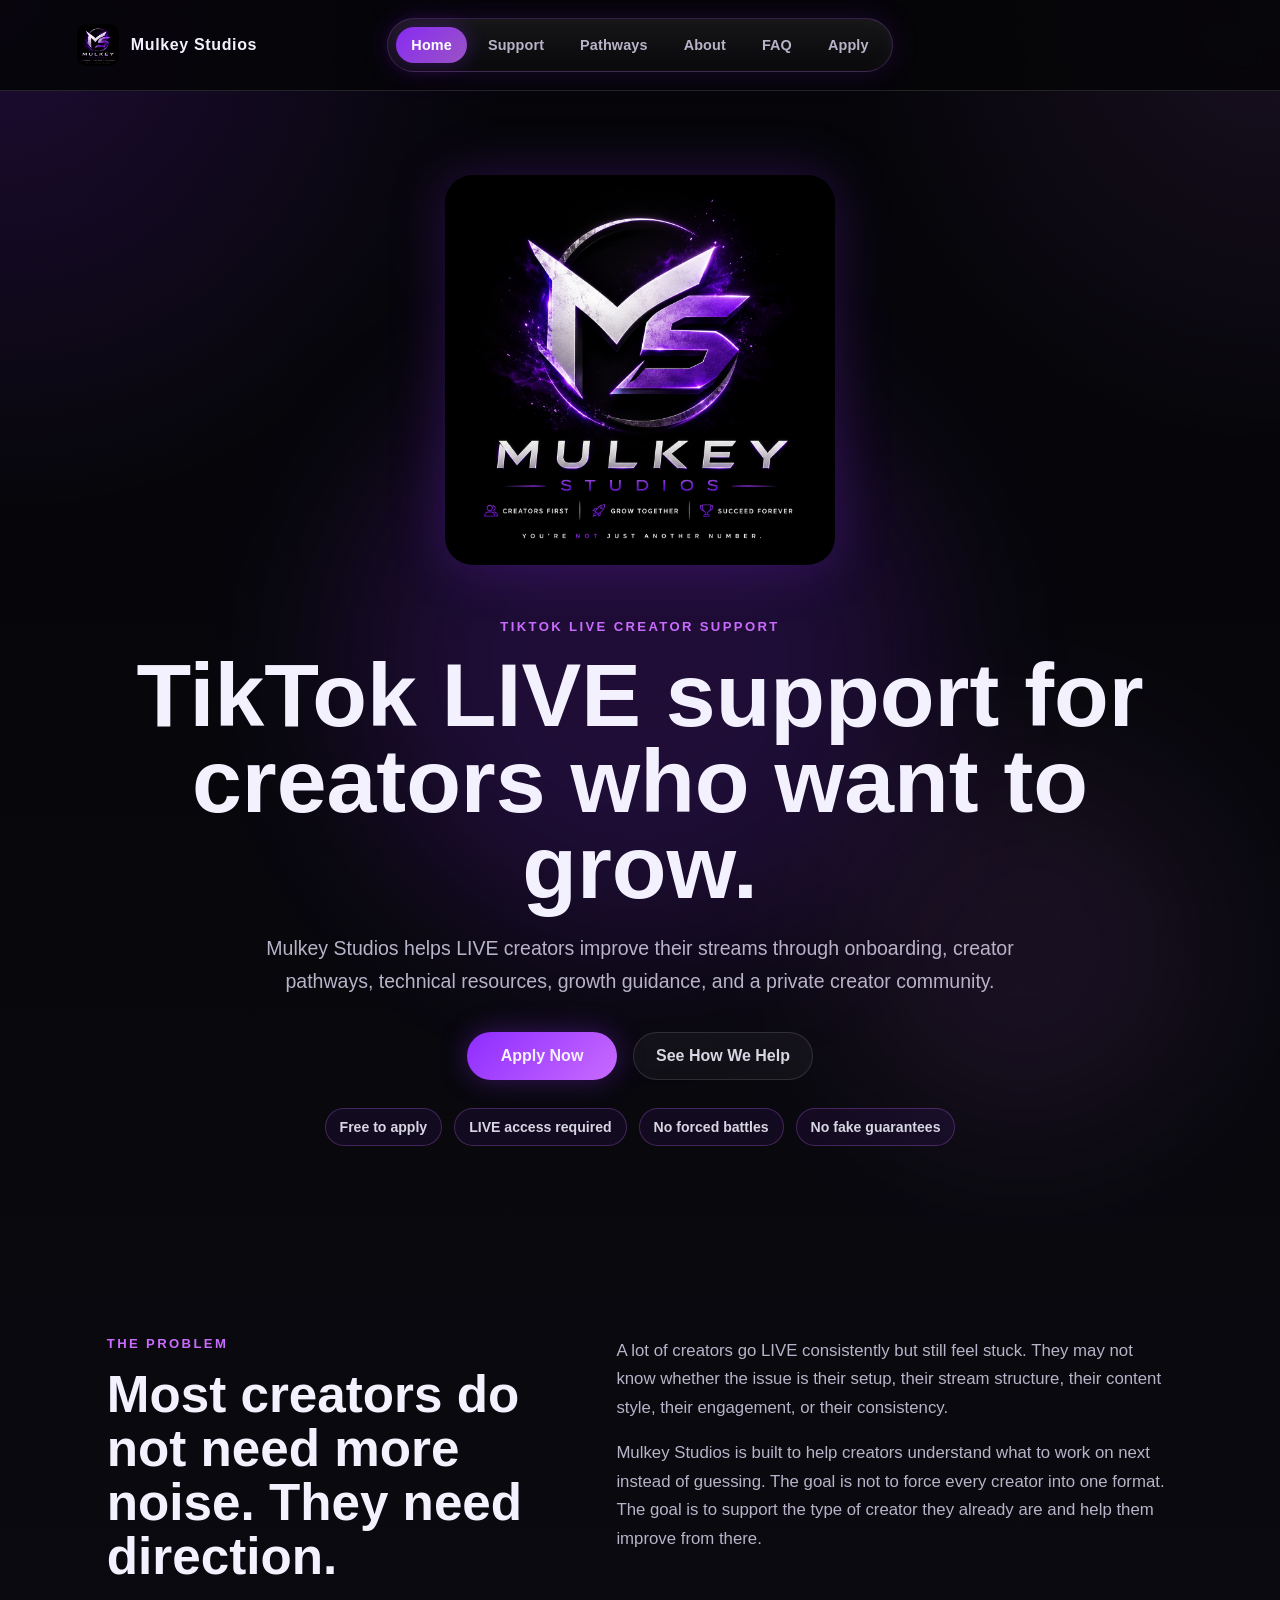
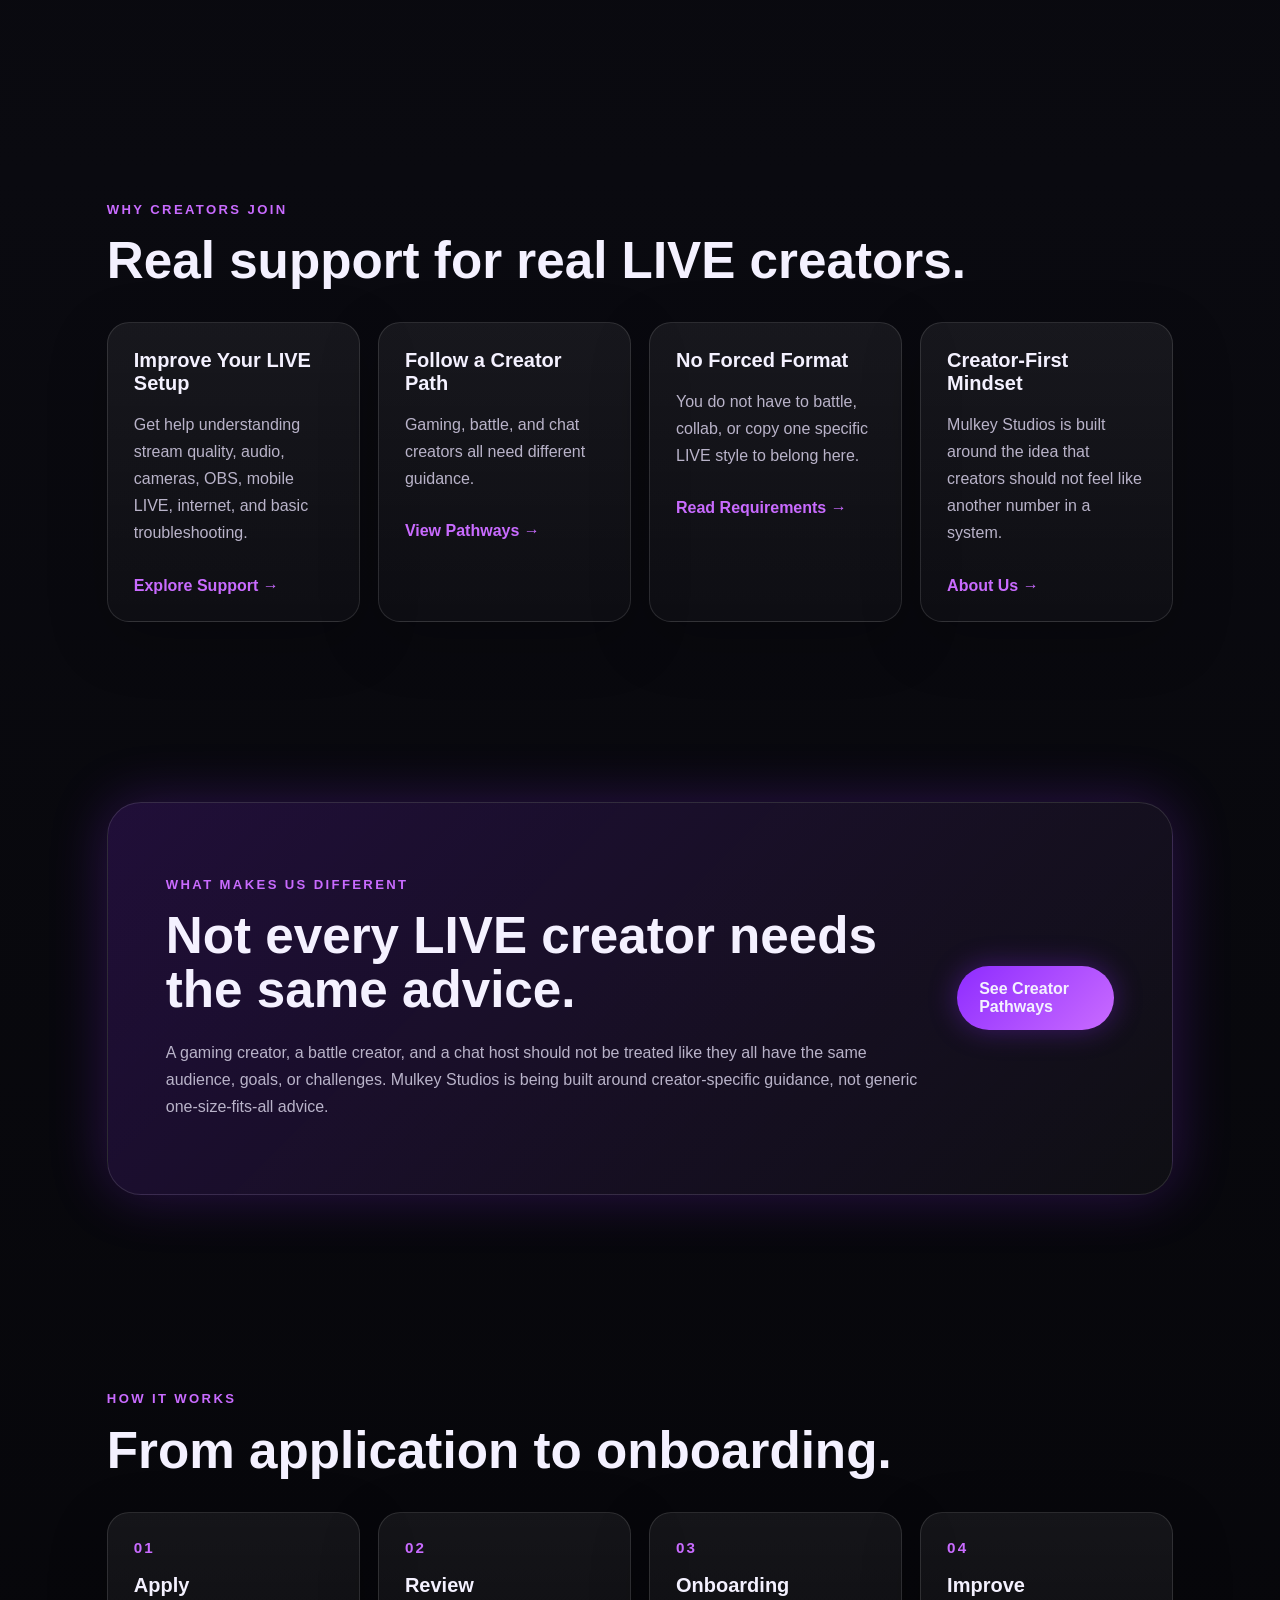
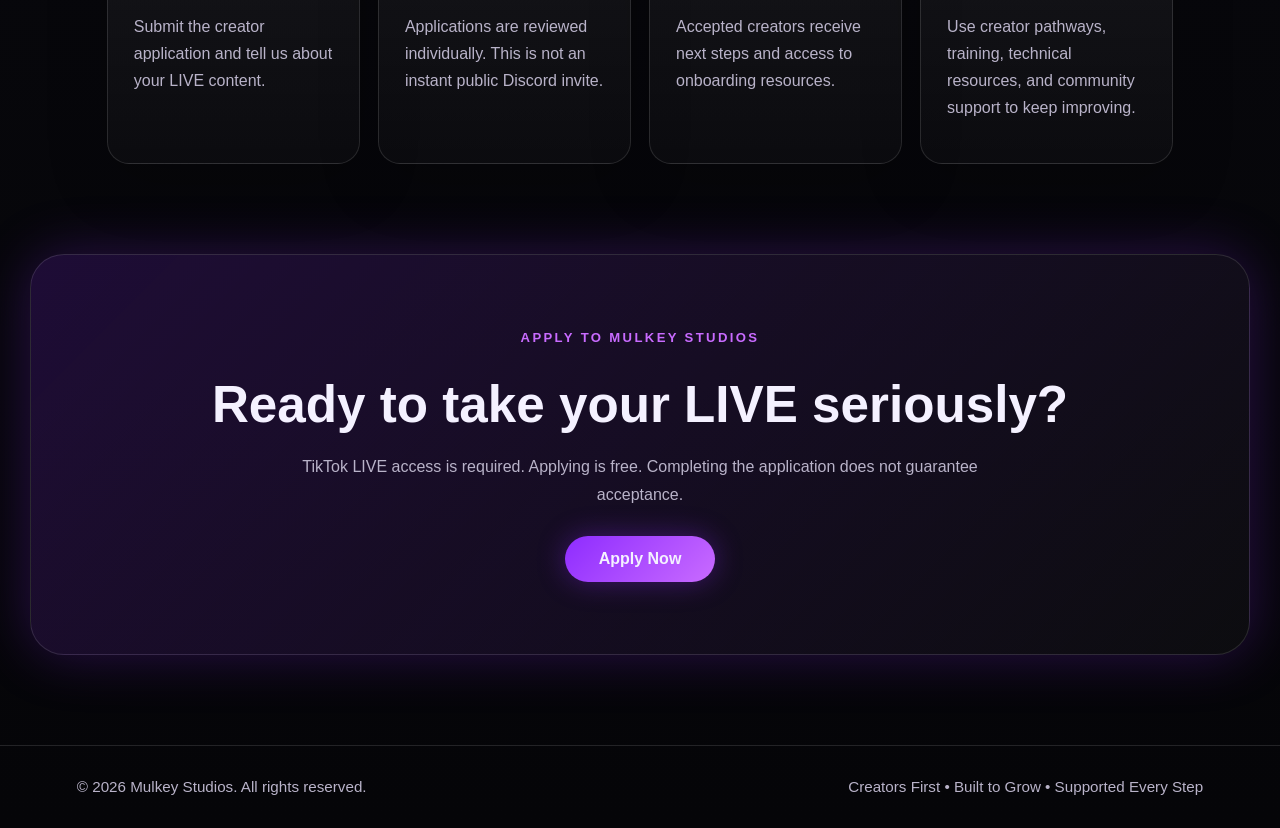
==== index.html @ f61a2d7f "Add files via upload" ====
<!DOCTYPE html>
<html lang="en">
<head>
  <meta charset="UTF-8" />
  <meta name="viewport" content="width=device-width, initial-scale=1.0" />
  <title>Mulkey Studios | TikTok LIVE Creator Support</title>
  <meta name="description" content="Mulkey Studios helps TikTok LIVE creators improve through onboarding, creator pathways, technical resources, growth guidance, and support." />
  <link rel="stylesheet" href="style.css" />
</head>
<body>
  <header class="site-header">
    <a class="brand" href="index.html" aria-label="Mulkey Studios home">
      <img src="mulkey-studios-logo.jpeg" alt="Mulkey Studios logo" />
      <span>Mulkey Studios</span>
    </a>

    <button class="menu-toggle" aria-label="Open menu" aria-expanded="false">
      <span></span>
      <span></span>
      <span></span>
    </button>

    <nav class="nav">
      <a class="active" href="index.html">Home</a>
      <a class="" href="support.html">Support</a>
      <a class="" href="pathways.html">Pathways</a>
      <a class="" href="about.html">About</a>
      <a class="" href="faq.html">FAQ</a>
      <a class="" href="apply.html">Apply</a>
    </nav>
  </header>

  <main id="top">
    <section class="hero">
      <div class="hero-glow hero-glow-one"></div>
      <div class="hero-glow hero-glow-two"></div>

      <div class="hero-content">
        <img class="hero-logo" src="mulkey-studios-logo.jpeg" alt="Mulkey Studios logo" />

        <p class="eyebrow">TikTok LIVE Creator Support</p>
        <h1>TikTok LIVE support for creators who want to grow.</h1>
        <p class="hero-text">
          Mulkey Studios helps LIVE creators improve their streams through onboarding, creator pathways,
          technical resources, growth guidance, and a private creator community.
        </p>

        <div class="hero-actions">
          <a class="btn btn-primary" href="apply.html">Apply Now</a>
          <a class="btn btn-secondary" href="support.html">See How We Help</a>
        </div>

        <div class="trust-row">
          <span>Free to apply</span>
          <span>LIVE access required</span>
          <span>No forced battles</span>
          <span>No fake guarantees</span>
        </div>
      </div>
    </section>

    <section class="section split">
      <div>
        <p class="section-label">The Problem</p>
        <h2>Most creators do not need more noise. They need direction.</h2>
      </div>
      <div class="section-copy">
        <p>
          A lot of creators go LIVE consistently but still feel stuck. They may not know whether the issue is
          their setup, their stream structure, their content style, their engagement, or their consistency.
        </p>
        <p>
          Mulkey Studios is built to help creators understand what to work on next instead of guessing.
          The goal is not to force every creator into one format. The goal is to support the type of creator
          they already are and help them improve from there.
        </p>
      </div>
    </section>

    <section class="section">
      <p class="section-label">Why Creators Join</p>
      <h2>Real support for real LIVE creators.</h2>

      <div class="benefit-grid">
        <a class="benefit-card" href="support.html">
          <h3>Improve Your LIVE Setup</h3>
          <p>Get help understanding stream quality, audio, cameras, OBS, mobile LIVE, internet, and basic troubleshooting.</p>
          <span>Explore Support →</span>
        </a>

        <a class="benefit-card" href="pathways.html">
          <h3>Follow a Creator Path</h3>
          <p>Gaming, battle, and chat creators all need different guidance.</p>
          <span>View Pathways →</span>
        </a>

        <a class="benefit-card" href="faq.html">
          <h3>No Forced Format</h3>
          <p>You do not have to battle, collab, or copy one specific LIVE style to belong here.</p>
          <span>Read Requirements →</span>
        </a>

        <a class="benefit-card" href="about.html">
          <h3>Creator-First Mindset</h3>
          <p>Mulkey Studios is built around the idea that creators should not feel like another number in a system.</p>
          <span>About Us →</span>
        </a>
      </div>
    </section>

    <section class="section highlight-section">
      <div class="highlight-card">
        <div>
          <p class="section-label">What Makes Us Different</p>
          <h2>Not every LIVE creator needs the same advice.</h2>
          <p>
            A gaming creator, a battle creator, and a chat host should not be treated
            like they all have the same audience, goals, or challenges. Mulkey Studios is being built around
            creator-specific guidance, not generic one-size-fits-all advice.
          </p>
        </div>
        <a class="btn btn-primary" href="pathways.html">See Creator Pathways</a>
      </div>
    </section>

    <section class="section process">
      <p class="section-label">How It Works</p>
      <h2>From application to onboarding.</h2>
      <div class="steps">
        <div class="step"><strong>01</strong><h3>Apply</h3><p>Submit the creator application and tell us about your LIVE content.</p></div>
        <div class="step"><strong>02</strong><h3>Review</h3><p>Applications are reviewed individually. This is not an instant public Discord invite.</p></div>
        <div class="step"><strong>03</strong><h3>Onboarding</h3><p>Accepted creators receive next steps and access to onboarding resources.</p></div>
        <div class="step"><strong>04</strong><h3>Improve</h3><p>Use creator pathways, training, technical resources, and community support to keep improving.</p></div>
      </div>
    </section>

    <section class="section cta">
      <p class="section-label">Apply to Mulkey Studios</p>
      <h2>Ready to take your LIVE seriously?</h2>
      <p>
        TikTok LIVE access is required. Applying is free. Completing the application does not guarantee acceptance.
      </p>
      <a class="btn btn-primary" href="apply.html">Apply Now</a>
    </section>
  </main>

  <footer class="site-footer">
    <p>© 2026 Mulkey Studios. All rights reserved.</p>
    <p>Creators First • Built to Grow • Supported Every Step</p>
  </footer>

  <script src="script.js"></script>
</body>
</html>
---- style.css ----
* { box-sizing: border-box; }

:root {
  --bg: #050508;
  --panel: #101018;
  --panel-2: #161622;
  --text: #f4f1ff;
  --muted: #b9b3c9;
  --purple: #8e2cff;
  --purple-2: #c96bff;
  --silver: #d8d6e3;
  --border: rgba(255, 255, 255, 0.12);
  --shadow: 0 0 55px rgba(142, 44, 255, 0.25);
}

html { scroll-behavior: smooth; }

body {
  margin: 0;
  font-family: Arial, Helvetica, sans-serif;
  background:
    radial-gradient(circle at top left, rgba(142, 44, 255, 0.18), transparent 32rem),
    radial-gradient(circle at top right, rgba(201, 107, 255, 0.10), transparent 28rem),
    linear-gradient(180deg, #050508 0%, #0a0a10 44%, #050508 100%);
  color: var(--text);
}

a { color: inherit; text-decoration: none; }

.site-header {
  position: sticky;
  top: 0;
  z-index: 20;
  display: grid;
  grid-template-columns: 1fr auto 1fr;
  align-items: center;
  gap: 18px;
  padding: 18px 6%;
  background: rgba(5, 5, 8, 0.86);
  backdrop-filter: blur(14px);
  border-bottom: 1px solid var(--border);
}

.brand {
  display: flex;
  align-items: center;
  gap: 12px;
  font-weight: 800;
  letter-spacing: 0.04em;
  white-space: nowrap;
}

.brand img {
  width: 42px;
  height: 42px;
  border-radius: 10px;
  object-fit: cover;
}

.nav {
  justify-self: center;
  display: flex;
  align-items: center;
  gap: 6px;
  padding: 8px;
  border: 1px solid rgba(201, 107, 255, 0.24);
  border-radius: 999px;
  background: linear-gradient(180deg, rgba(255, 255, 255, 0.075), rgba(255, 255, 255, 0.025));
  box-shadow: 0 0 30px rgba(142, 44, 255, 0.16), inset 0 0 18px rgba(255, 255, 255, 0.03);
  font-size: 0.9rem;
  color: var(--muted);
}

.nav a {
  position: relative;
  padding: 10px 15px;
  border-radius: 999px;
  font-weight: 800;
  letter-spacing: 0.01em;
  transition: color 0.2s ease, background 0.2s ease, transform 0.2s ease, box-shadow 0.2s ease;
}

.nav a:hover {
  color: var(--text);
  background: rgba(142, 44, 255, 0.16);
  transform: translateY(-1px);
}

.nav a.active {
  color: #fff;
  background: linear-gradient(135deg, rgba(142, 44, 255, 0.95), rgba(201, 107, 255, 0.75));
  box-shadow: 0 0 20px rgba(142, 44, 255, 0.32);
}

.menu-toggle {
  justify-self: end;
  display: none;
  width: 44px;
  height: 44px;
  border: 1px solid var(--border);
  border-radius: 12px;
  background: rgba(255, 255, 255, 0.04);
  cursor: pointer;
  padding: 10px;
}

.menu-toggle span {
  display: block;
  height: 2px;
  width: 100%;
  background: var(--text);
  margin: 5px 0;
  border-radius: 999px;
  transition: transform 0.2s ease, opacity 0.2s ease;
}

.menu-toggle.menu-open span:nth-child(1) { transform: translateY(7px) rotate(45deg); }
.menu-toggle.menu-open span:nth-child(2) { opacity: 0; }
.menu-toggle.menu-open span:nth-child(3) { transform: translateY(-7px) rotate(-45deg); }

.hero, .page-hero {
  position: relative;
  display: grid;
  place-items: center;
  padding: 84px 6%;
  overflow: hidden;
  text-align: center;
}

.hero { min-height: 88vh; }
.page-hero { min-height: 52vh; }

.hero-glow {
  position: absolute;
  border-radius: 50%;
  filter: blur(80px);
  opacity: 0.75;
}

.hero-glow-one {
  width: 36rem;
  height: 36rem;
  background: rgba(142, 44, 255, 0.24);
}

.hero-glow-two {
  width: 24rem;
  height: 24rem;
  right: 5%;
  bottom: 8%;
  background: rgba(201, 107, 255, 0.12);
}

.hero-content, .page-hero > * {
  position: relative;
  max-width: 1040px;
}

.hero-logo {
  width: min(390px, 78vw);
  border-radius: 28px;
  box-shadow: var(--shadow);
  margin-bottom: 34px;
}

.eyebrow, .section-label {
  color: var(--purple-2);
  text-transform: uppercase;
  letter-spacing: 0.18em;
  font-weight: 800;
  font-size: 0.82rem;
}

h1 {
  font-size: clamp(2.5rem, 7vw, 5.9rem);
  line-height: 0.96;
  margin: 12px auto 22px;
  max-width: 1040px;
}

h2 {
  font-size: clamp(2rem, 4vw, 3.7rem);
  line-height: 1.05;
  margin: 10px 0 22px;
}

h3 { margin: 0 0 10px; font-size: 1.25rem; }

p { color: var(--muted); line-height: 1.7; }

.hero-text, .page-hero p {
  font-size: 1.22rem;
  max-width: 820px;
  margin: 0 auto 34px;
}

.hero-actions {
  display: flex;
  justify-content: center;
  gap: 16px;
  flex-wrap: wrap;
}

.btn {
  display: inline-flex;
  align-items: center;
  justify-content: center;
  min-width: 150px;
  padding: 14px 22px;
  border-radius: 999px;
  font-weight: 800;
  transition: transform 0.2s ease, opacity 0.2s ease, box-shadow 0.2s ease;
}

.btn:hover { transform: translateY(-2px); }

.btn-primary {
  background: linear-gradient(135deg, var(--purple), var(--purple-2));
  box-shadow: 0 0 28px rgba(142, 44, 255, 0.35);
}

.btn-secondary {
  border: 1px solid var(--border);
  background: rgba(255, 255, 255, 0.04);
  color: var(--silver);
}

.trust-row {
  display: flex;
  justify-content: center;
  flex-wrap: wrap;
  gap: 12px;
  margin-top: 28px;
}

.trust-row span {
  border: 1px solid rgba(201, 107, 255, 0.28);
  background: rgba(142, 44, 255, 0.08);
  color: var(--silver);
  border-radius: 999px;
  padding: 10px 14px;
  font-size: 0.88rem;
  font-weight: 700;
}

.section {
  padding: 90px 6%;
  max-width: 1220px;
  margin: 0 auto;
}

.split {
  display: grid;
  grid-template-columns: 0.9fr 1.1fr;
  gap: 54px;
  align-items: start;
}

.reverse {
  direction: rtl;
}

.reverse > * {
  direction: ltr;
}

.section-copy { font-size: 1.05rem; }

.notice {
  border-left: 3px solid var(--purple-2);
  padding: 16px 18px;
  background: rgba(142, 44, 255, 0.08);
  border-radius: 14px;
}

.benefit-grid, .cards, .pathway-grid, .steps, .requirements-grid, .leaders {
  display: grid;
  gap: 18px;
  margin-top: 34px;
}

.benefit-grid { grid-template-columns: repeat(4, 1fr); }
.cards { grid-template-columns: repeat(4, 1fr); }
.cards-three { grid-template-columns: repeat(3, 1fr); }
.cards-four { grid-template-columns: repeat(4, 1fr); }
.pathway-grid { grid-template-columns: repeat(3, 1fr); }

.pathways-three {
  grid-template-columns: repeat(3, 1fr);
}

.pathways-three article {
  min-height: 100%;
}

.steps { grid-template-columns: repeat(4, 1fr); }
.requirements-grid { grid-template-columns: 1fr 1fr; }
.leaders { grid-template-columns: minmax(220px, 1fr); max-width: 760px; }

.card, .step, .leader, .pathway-grid article, .requirement-list, details, .benefit-card {
  background: linear-gradient(180deg, rgba(255,255,255,0.058), rgba(255,255,255,0.024));
  border: 1px solid var(--border);
  border-radius: 22px;
  padding: 26px;
  box-shadow: 0 18px 60px rgba(0,0,0,0.22);
}

.benefit-card {
  display: block;
  transition: transform 0.2s ease, border-color 0.2s ease;
}

.benefit-card:hover, .card:hover, .step:hover, .pathway-grid article:hover {
  border-color: rgba(201, 107, 255, 0.45);
  transform: translateY(-2px);
}

.benefit-card span {
  display: inline-block;
  color: var(--purple-2);
  font-weight: 800;
  margin-top: 14px;
}

.highlight-card, .cta {
  background: linear-gradient(135deg, rgba(142, 44, 255, 0.18), rgba(255, 255, 255, 0.03));
  border: 1px solid var(--border);
  border-radius: 34px;
  box-shadow: var(--shadow);
}

.highlight-card {
  display: flex;
  justify-content: space-between;
  align-items: center;
  gap: 28px;
  padding: clamp(32px, 5vw, 58px);
}

.highlight-card p {
  max-width: 820px;
}

.step strong {
  display: inline-block;
  color: var(--purple-2);
  margin-bottom: 18px;
  font-size: 0.95rem;
  letter-spacing: 0.14em;
}

.pathway-grid article ul,
.requirement-list ul {
  margin: 18px 0 0;
  padding-left: 20px;
}

.pathway-grid article li,
.requirement-list li {
  color: var(--muted);
  margin: 10px 0;
  line-height: 1.55;
}

.leader p { margin-bottom: 8px; }
.leader span { color: var(--muted); line-height: 1.6; }

.faq-list {
  display: grid;
  gap: 14px;
  margin-top: 34px;
}

details {
  padding: 0;
  overflow: hidden;
}

summary {
  list-style: none;
  cursor: pointer;
  padding: 22px 26px;
  font-weight: 800;
}

summary::-webkit-details-marker { display: none; }

details p {
  padding: 0 26px 22px;
  margin: 0;
}

.cta {
  text-align: center;
  padding: clamp(36px, 6vw, 72px);
  margin-bottom: 90px;
}

.cta p {
  max-width: 760px;
  margin: 0 auto 28px;
}

.site-footer {
  display: flex;
  justify-content: space-between;
  gap: 20px;
  padding: 28px 6%;
  border-top: 1px solid var(--border);
  color: var(--muted);
  flex-wrap: wrap;
}

.site-footer p { margin: 0; font-size: 0.95rem; }

@media (max-width: 1180px) {
  .benefit-grid, .cards, .cards-three, .cards-four, .pathway-grid, .steps {
    grid-template-columns: repeat(2, 1fr);
  }

  .nav {
    gap: 4px;
    font-size: 0.84rem;
  }

  .nav a {
    padding: 9px 11px;
  }
}

@media (max-width: 900px) {
  .site-header {
    grid-template-columns: 1fr auto;
    align-items: center;
    gap: 16px;
  }

  .menu-toggle { display: block; }

  .nav {
    position: absolute;
    top: 100%;
    left: 6%;
    right: 6%;
    justify-self: auto;
    display: none;
    flex-direction: column;
    align-items: stretch;
    gap: 0;
    padding: 12px;
    background: rgba(10, 10, 16, 0.96);
    border: 1px solid var(--border);
    border-radius: 18px;
    box-shadow: var(--shadow);
  }

  .nav.nav-open { display: flex; }

  .nav a {
    padding: 14px 12px;
    border-radius: 12px;
  }

  .nav a:hover {
    background: rgba(255, 255, 255, 0.06);
  }

  .split,
  .benefit-grid,
  .cards,
  .cards-three,
  .cards-four,
  .pathway-grid,
  .steps,
  .leaders,
  .requirements-grid {
    grid-template-columns: 1fr;
  }

  .highlight-card {
    flex-direction: column;
    align-items: flex-start;
  }

  .hero {
    min-height: auto;
    padding-top: 56px;
  }

  .page-hero {
    min-height: auto;
    padding-top: 64px;
  }

  .section { padding: 64px 6%; }

  .brand span { font-size: 0.95rem; }
}
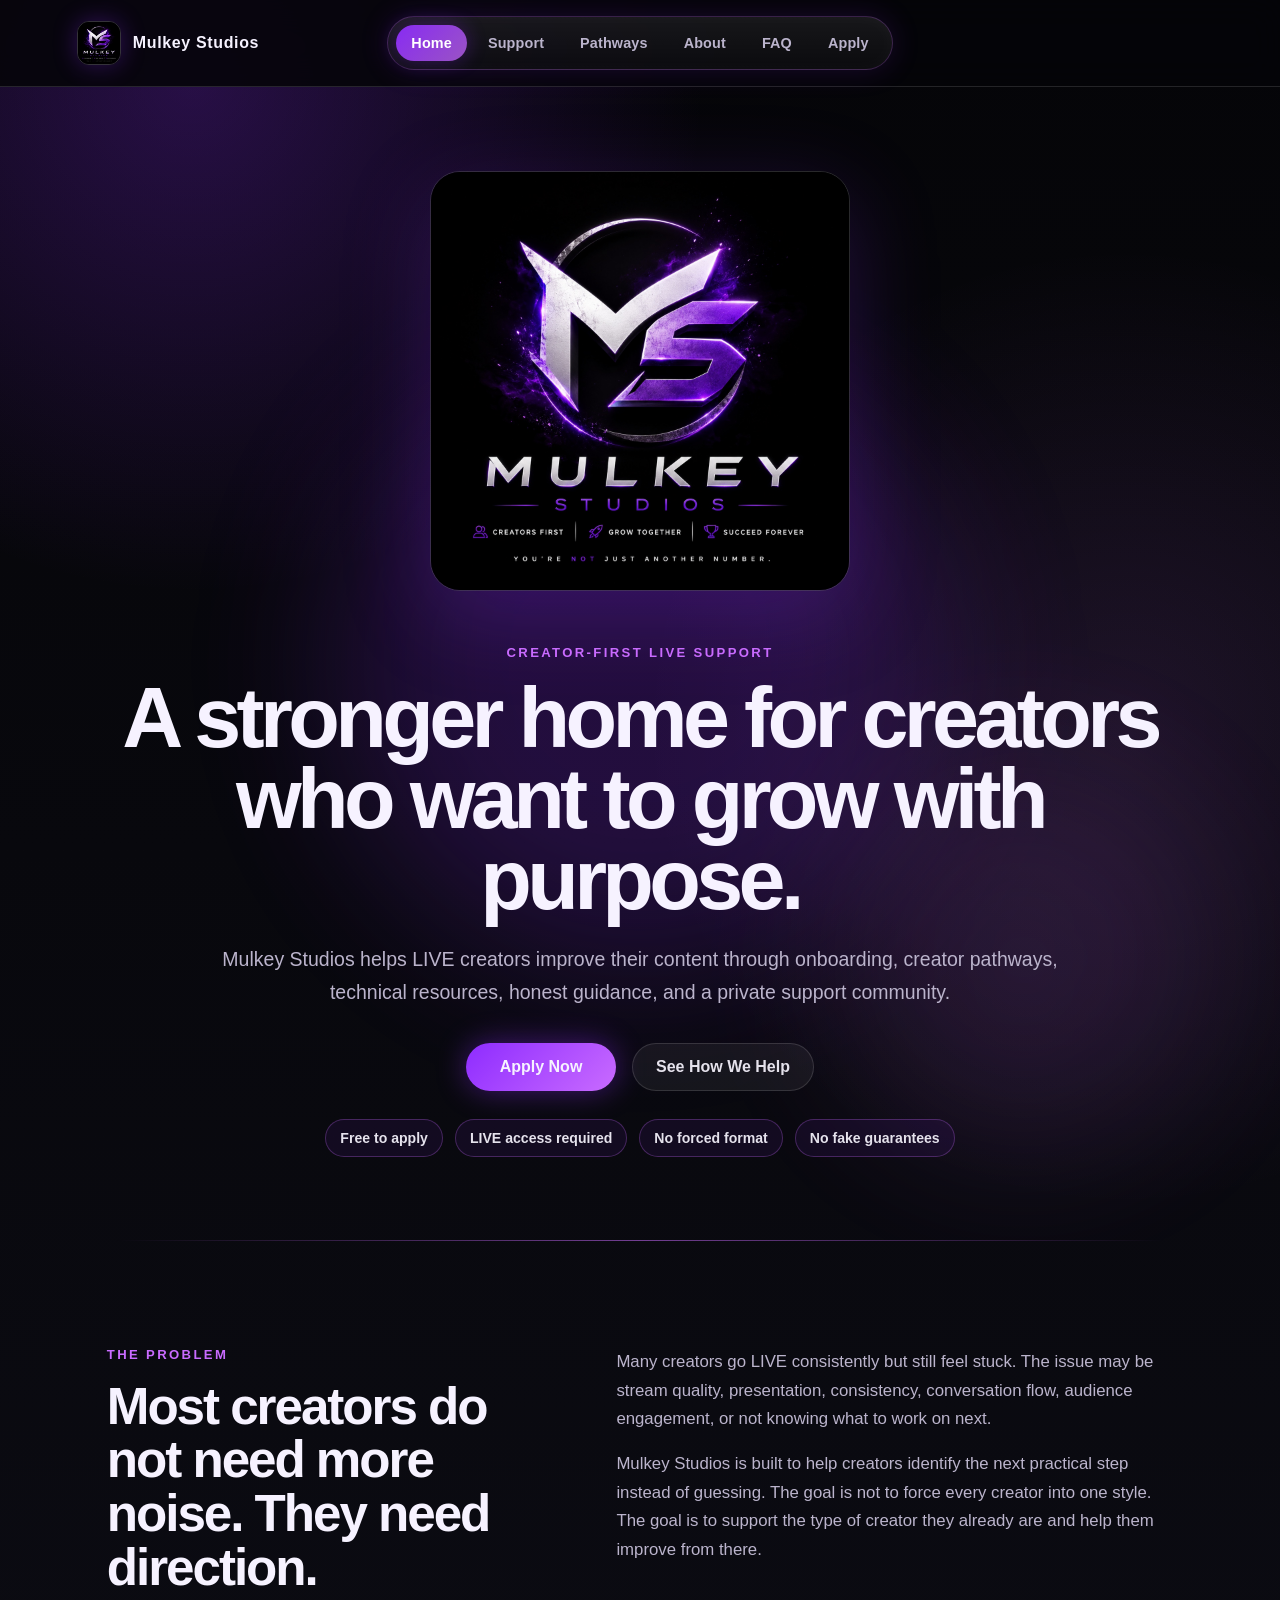
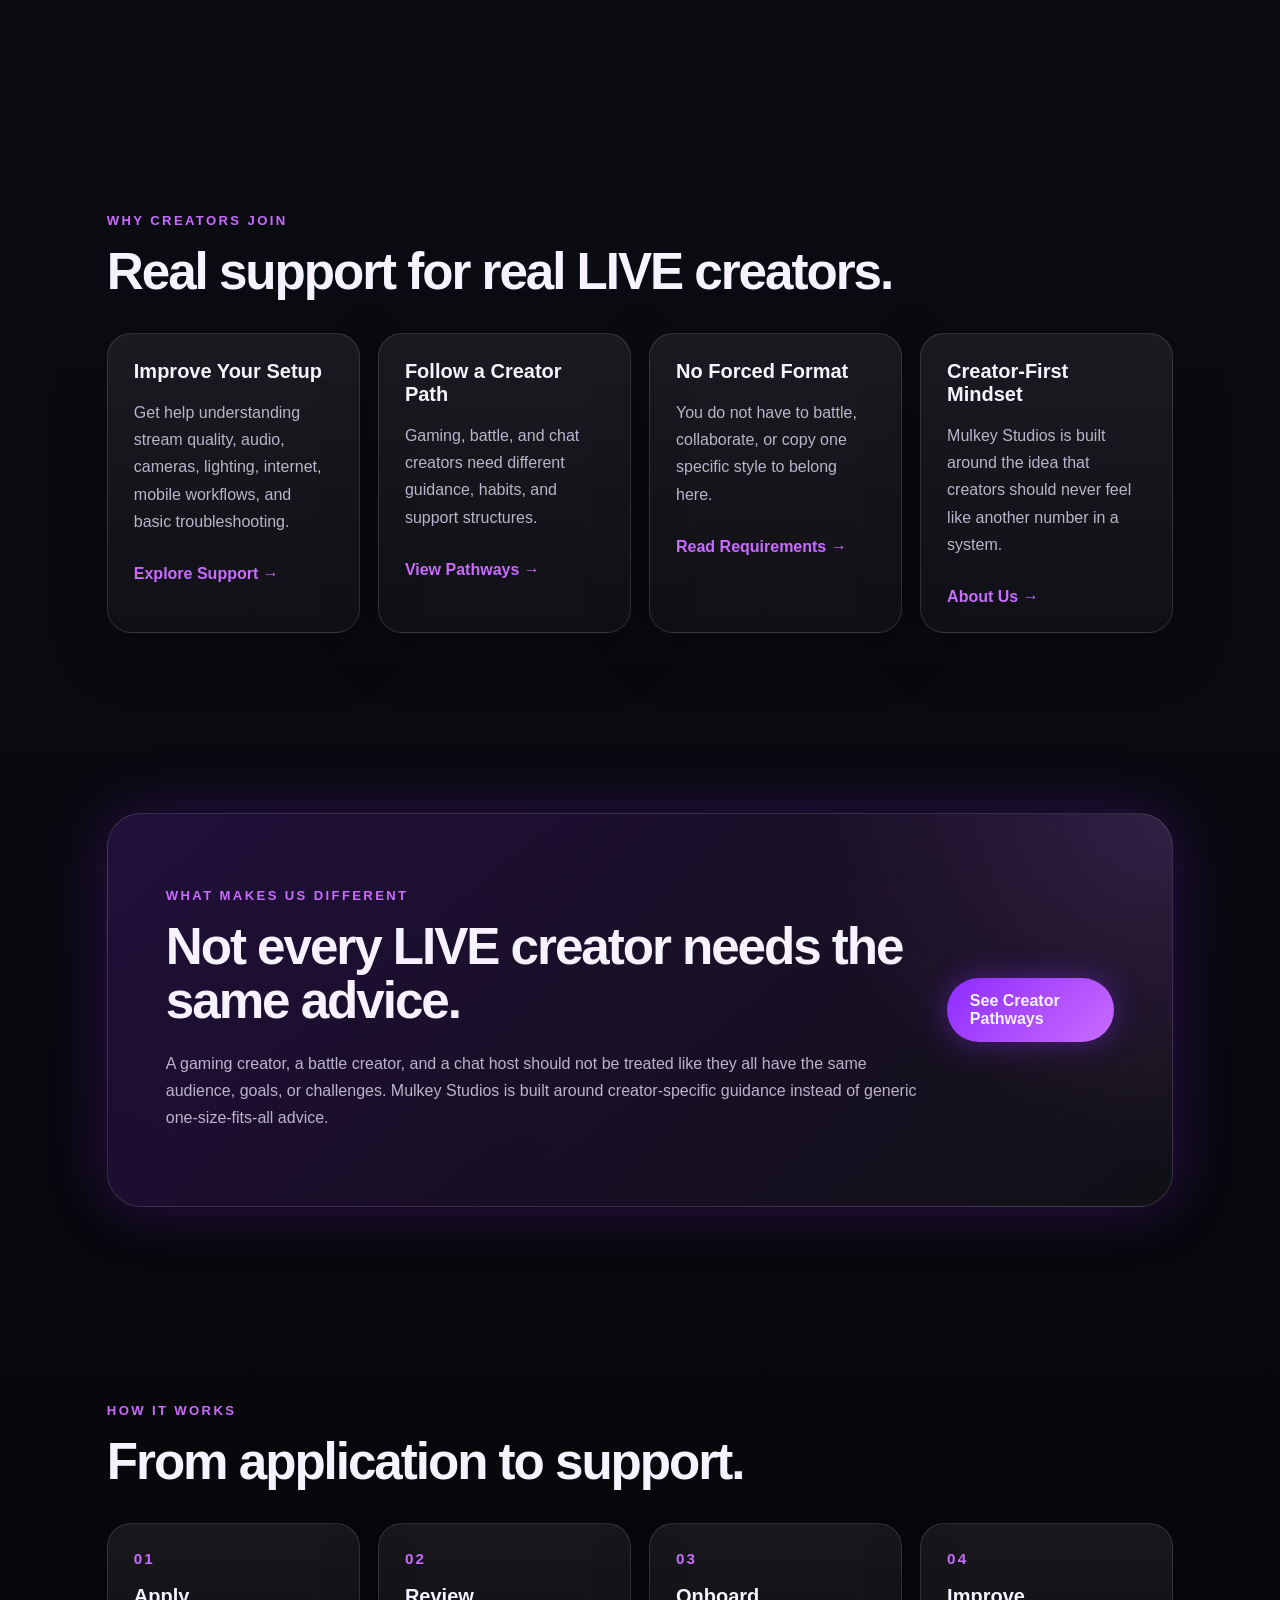
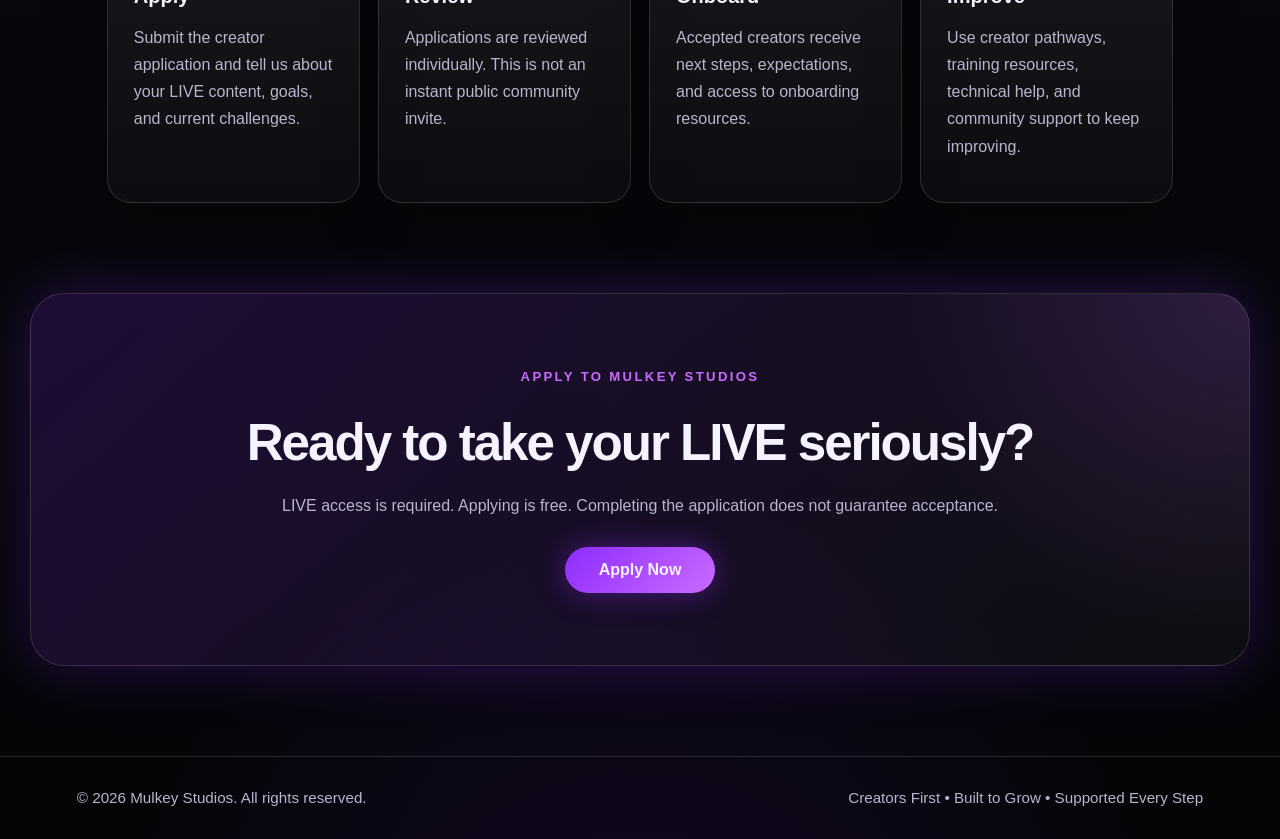
==== commit dabd5c01: "Add files via upload" ====
--- a/index.html
+++ b/index.html
@@ -3,8 +3,8 @@
 <head>
   <meta charset="UTF-8" />
   <meta name="viewport" content="width=device-width, initial-scale=1.0" />
-  <title>Mulkey Studios | TikTok LIVE Creator Support</title>
-  <meta name="description" content="Mulkey Studios helps TikTok LIVE creators improve through onboarding, creator pathways, technical resources, growth guidance, and support." />
+  <title>Mulkey Studios | LIVE Creator Support</title>
+  <meta name="description" content="Mulkey Studios helps LIVE creators improve through onboarding, creator pathways, technical resources, growth guidance, and creator-first support." />
   <link rel="stylesheet" href="style.css" />
 </head>
 <body>
@@ -22,11 +22,11 @@
 
     <nav class="nav">
       <a class="active" href="index.html">Home</a>
-      <a class="" href="support.html">Support</a>
-      <a class="" href="pathways.html">Pathways</a>
-      <a class="" href="about.html">About</a>
-      <a class="" href="faq.html">FAQ</a>
-      <a class="" href="apply.html">Apply</a>
+      <a href="support.html">Support</a>
+      <a href="pathways.html">Pathways</a>
+      <a href="about.html">About</a>
+      <a href="faq.html">FAQ</a>
+      <a href="apply.html">Apply</a>
     </nav>
   </header>
 
@@ -38,11 +38,11 @@
       <div class="hero-content">
         <img class="hero-logo" src="mulkey-studios-logo.jpeg" alt="Mulkey Studios logo" />
 
-        <p class="eyebrow">TikTok LIVE Creator Support</p>
-        <h1>TikTok LIVE support for creators who want to grow.</h1>
+        <p class="eyebrow">Creator-first LIVE support</p>
+        <h1>A stronger home for creators who want to grow with purpose.</h1>
         <p class="hero-text">
-          Mulkey Studios helps LIVE creators improve their streams through onboarding, creator pathways,
-          technical resources, growth guidance, and a private creator community.
+          Mulkey Studios helps LIVE creators improve their content through onboarding, creator pathways,
+          technical resources, honest guidance, and a private support community.
         </p>
 
         <div class="hero-actions">
@@ -50,10 +50,10 @@
           <a class="btn btn-secondary" href="support.html">See How We Help</a>
         </div>
 
-        <div class="trust-row">
+        <div class="trust-row" aria-label="Mulkey Studios highlights">
           <span>Free to apply</span>
           <span>LIVE access required</span>
-          <span>No forced battles</span>
+          <span>No forced format</span>
           <span>No fake guarantees</span>
         </div>
       </div>
@@ -66,12 +66,12 @@
       </div>
       <div class="section-copy">
         <p>
-          A lot of creators go LIVE consistently but still feel stuck. They may not know whether the issue is
-          their setup, their stream structure, their content style, their engagement, or their consistency.
+          Many creators go LIVE consistently but still feel stuck. The issue may be stream quality,
+          presentation, consistency, conversation flow, audience engagement, or not knowing what to work on next.
         </p>
         <p>
-          Mulkey Studios is built to help creators understand what to work on next instead of guessing.
-          The goal is not to force every creator into one format. The goal is to support the type of creator
+          Mulkey Studios is built to help creators identify the next practical step instead of guessing.
+          The goal is not to force every creator into one style. The goal is to support the type of creator
           they already are and help them improve from there.
         </p>
       </div>
@@ -83,26 +83,26 @@
 
       <div class="benefit-grid">
         <a class="benefit-card" href="support.html">
-          <h3>Improve Your LIVE Setup</h3>
-          <p>Get help understanding stream quality, audio, cameras, OBS, mobile LIVE, internet, and basic troubleshooting.</p>
+          <h3>Improve Your Setup</h3>
+          <p>Get help understanding stream quality, audio, cameras, lighting, internet, mobile workflows, and basic troubleshooting.</p>
           <span>Explore Support →</span>
         </a>
 
         <a class="benefit-card" href="pathways.html">
           <h3>Follow a Creator Path</h3>
-          <p>Gaming, battle, and chat creators all need different guidance.</p>
+          <p>Gaming, battle, and chat creators need different guidance, habits, and support structures.</p>
           <span>View Pathways →</span>
         </a>
 
         <a class="benefit-card" href="faq.html">
           <h3>No Forced Format</h3>
-          <p>You do not have to battle, collab, or copy one specific LIVE style to belong here.</p>
+          <p>You do not have to battle, collaborate, or copy one specific style to belong here.</p>
           <span>Read Requirements →</span>
         </a>
 
         <a class="benefit-card" href="about.html">
           <h3>Creator-First Mindset</h3>
-          <p>Mulkey Studios is built around the idea that creators should not feel like another number in a system.</p>
+          <p>Mulkey Studios is built around the idea that creators should never feel like another number in a system.</p>
           <span>About Us →</span>
         </a>
       </div>
@@ -114,9 +114,9 @@
           <p class="section-label">What Makes Us Different</p>
           <h2>Not every LIVE creator needs the same advice.</h2>
           <p>
-            A gaming creator, a battle creator, and a chat host should not be treated
-            like they all have the same audience, goals, or challenges. Mulkey Studios is being built around
-            creator-specific guidance, not generic one-size-fits-all advice.
+            A gaming creator, a battle creator, and a chat host should not be treated like they all have the same
+            audience, goals, or challenges. Mulkey Studios is built around creator-specific guidance instead of
+            generic one-size-fits-all advice.
           </p>
         </div>
         <a class="btn btn-primary" href="pathways.html">See Creator Pathways</a>
@@ -125,12 +125,12 @@
 
     <section class="section process">
       <p class="section-label">How It Works</p>
-      <h2>From application to onboarding.</h2>
+      <h2>From application to support.</h2>
       <div class="steps">
-        <div class="step"><strong>01</strong><h3>Apply</h3><p>Submit the creator application and tell us about your LIVE content.</p></div>
-        <div class="step"><strong>02</strong><h3>Review</h3><p>Applications are reviewed individually. This is not an instant public Discord invite.</p></div>
-        <div class="step"><strong>03</strong><h3>Onboarding</h3><p>Accepted creators receive next steps and access to onboarding resources.</p></div>
-        <div class="step"><strong>04</strong><h3>Improve</h3><p>Use creator pathways, training, technical resources, and community support to keep improving.</p></div>
+        <div class="step"><strong>01</strong><h3>Apply</h3><p>Submit the creator application and tell us about your LIVE content, goals, and current challenges.</p></div>
+        <div class="step"><strong>02</strong><h3>Review</h3><p>Applications are reviewed individually. This is not an instant public community invite.</p></div>
+        <div class="step"><strong>03</strong><h3>Onboard</h3><p>Accepted creators receive next steps, expectations, and access to onboarding resources.</p></div>
+        <div class="step"><strong>04</strong><h3>Improve</h3><p>Use creator pathways, training resources, technical help, and community support to keep improving.</p></div>
       </div>
     </section>
 
@@ -138,7 +138,7 @@
       <p class="section-label">Apply to Mulkey Studios</p>
       <h2>Ready to take your LIVE seriously?</h2>
       <p>
-        TikTok LIVE access is required. Applying is free. Completing the application does not guarantee acceptance.
+        LIVE access is required. Applying is free. Completing the application does not guarantee acceptance.
       </p>
       <a class="btn btn-primary" href="apply.html">Apply Now</a>
     </section>
--- a/style.css
+++ b/style.css
@@ -2,15 +2,20 @@
 
 :root {
   --bg: #050508;
-  --panel: #101018;
-  --panel-2: #161622;
-  --text: #f4f1ff;
-  --muted: #b9b3c9;
+  --bg-soft: #0b0b12;
+  --panel: rgba(16, 16, 24, 0.82);
+  --panel-2: rgba(22, 22, 34, 0.86);
+  --text: #f6f2ff;
+  --muted: #bbb4cc;
+  --muted-2: #8f879d;
   --purple: #8e2cff;
   --purple-2: #c96bff;
-  --silver: #d8d6e3;
-  --border: rgba(255, 255, 255, 0.12);
-  --shadow: 0 0 55px rgba(142, 44, 255, 0.25);
+  --purple-3: #5b19ba;
+  --silver: #e5e2ec;
+  --border: rgba(255, 255, 255, 0.13);
+  --border-strong: rgba(201, 107, 255, 0.38);
+  --shadow: 0 0 60px rgba(142, 44, 255, 0.25);
+  --shadow-strong: 0 24px 90px rgba(142, 44, 255, 0.22);
 }
 
 html { scroll-behavior: smooth; }
@@ -19,10 +24,25 @@
   margin: 0;
   font-family: Arial, Helvetica, sans-serif;
   background:
-    radial-gradient(circle at top left, rgba(142, 44, 255, 0.18), transparent 32rem),
-    radial-gradient(circle at top right, rgba(201, 107, 255, 0.10), transparent 28rem),
-    linear-gradient(180deg, #050508 0%, #0a0a10 44%, #050508 100%);
+    radial-gradient(circle at 15% 2%, rgba(142, 44, 255, 0.25), transparent 32rem),
+    radial-gradient(circle at 88% 18%, rgba(201, 107, 255, 0.12), transparent 30rem),
+    radial-gradient(circle at 50% 105%, rgba(91, 25, 186, 0.18), transparent 34rem),
+    linear-gradient(180deg, #050508 0%, #0b0b12 42%, #050508 100%);
   color: var(--text);
+  min-height: 100vh;
+}
+
+body::before {
+  content: "";
+  position: fixed;
+  inset: 0;
+  pointer-events: none;
+  background-image:
+    linear-gradient(rgba(255,255,255,0.035) 1px, transparent 1px),
+    linear-gradient(90deg, rgba(255,255,255,0.025) 1px, transparent 1px);
+  background-size: 58px 58px;
+  mask-image: radial-gradient(circle at center, black, transparent 78%);
+  opacity: 0.28;
 }
 
 a { color: inherit; text-decoration: none; }
@@ -35,9 +55,9 @@
   grid-template-columns: 1fr auto 1fr;
   align-items: center;
   gap: 18px;
-  padding: 18px 6%;
-  background: rgba(5, 5, 8, 0.86);
-  backdrop-filter: blur(14px);
+  padding: 16px 6%;
+  background: rgba(5, 5, 8, 0.88);
+  backdrop-filter: blur(16px);
   border-bottom: 1px solid var(--border);
 }
 
@@ -45,16 +65,18 @@
   display: flex;
   align-items: center;
   gap: 12px;
-  font-weight: 800;
+  font-weight: 900;
   letter-spacing: 0.04em;
   white-space: nowrap;
 }
 
 .brand img {
-  width: 42px;
-  height: 42px;
-  border-radius: 10px;
+  width: 44px;
+  height: 44px;
+  border-radius: 12px;
   object-fit: cover;
+  border: 1px solid rgba(255,255,255,0.18);
+  box-shadow: 0 0 24px rgba(142, 44, 255, 0.30);
 }
 
 .nav {
@@ -65,7 +87,7 @@
   padding: 8px;
   border: 1px solid rgba(201, 107, 255, 0.24);
   border-radius: 999px;
-  background: linear-gradient(180deg, rgba(255, 255, 255, 0.075), rgba(255, 255, 255, 0.025));
+  background: linear-gradient(180deg, rgba(255, 255, 255, 0.08), rgba(255, 255, 255, 0.03));
   box-shadow: 0 0 30px rgba(142, 44, 255, 0.16), inset 0 0 18px rgba(255, 255, 255, 0.03);
   font-size: 0.9rem;
   color: var(--muted);
@@ -130,17 +152,28 @@
 .hero { min-height: 88vh; }
 .page-hero { min-height: 52vh; }
 
+.hero::after, .page-hero::after {
+  content: "";
+  position: absolute;
+  left: 50%;
+  bottom: 0;
+  width: min(1050px, 88vw);
+  height: 1px;
+  transform: translateX(-50%);
+  background: linear-gradient(90deg, transparent, rgba(201, 107, 255, 0.55), transparent);
+}
+
 .hero-glow {
   position: absolute;
   border-radius: 50%;
-  filter: blur(80px);
-  opacity: 0.75;
+  filter: blur(82px);
+  opacity: 0.8;
 }
 
 .hero-glow-one {
-  width: 36rem;
-  height: 36rem;
-  background: rgba(142, 44, 255, 0.24);
+  width: 38rem;
+  height: 38rem;
+  background: rgba(142, 44, 255, 0.26);
 }
 
 .hero-glow-two {
@@ -148,18 +181,19 @@
   height: 24rem;
   right: 5%;
   bottom: 8%;
-  background: rgba(201, 107, 255, 0.12);
+  background: rgba(201, 107, 255, 0.14);
 }
 
 .hero-content, .page-hero > * {
   position: relative;
-  max-width: 1040px;
+  max-width: 1060px;
 }
 
 .hero-logo {
-  width: min(390px, 78vw);
-  border-radius: 28px;
-  box-shadow: var(--shadow);
+  width: min(420px, 82vw);
+  border-radius: 30px;
+  border: 1px solid rgba(255,255,255,0.14);
+  box-shadow: var(--shadow-strong);
   margin-bottom: 34px;
 }
 
@@ -167,21 +201,23 @@
   color: var(--purple-2);
   text-transform: uppercase;
   letter-spacing: 0.18em;
-  font-weight: 800;
+  font-weight: 900;
   font-size: 0.82rem;
 }
 
 h1 {
-  font-size: clamp(2.5rem, 7vw, 5.9rem);
+  font-size: clamp(2.45rem, 6.6vw, 5.8rem);
   line-height: 0.96;
   margin: 12px auto 22px;
-  max-width: 1040px;
+  max-width: 1080px;
+  letter-spacing: -0.055em;
 }
 
 h2 {
   font-size: clamp(2rem, 4vw, 3.7rem);
   line-height: 1.05;
   margin: 10px 0 22px;
+  letter-spacing: -0.04em;
 }
 
 h3 { margin: 0 0 10px; font-size: 1.25rem; }
@@ -190,7 +226,7 @@
 
 .hero-text, .page-hero p {
   font-size: 1.22rem;
-  max-width: 820px;
+  max-width: 850px;
   margin: 0 auto 34px;
 }
 
@@ -206,9 +242,9 @@
   align-items: center;
   justify-content: center;
   min-width: 150px;
-  padding: 14px 22px;
+  padding: 14px 23px;
   border-radius: 999px;
-  font-weight: 800;
+  font-weight: 900;
   transition: transform 0.2s ease, opacity 0.2s ease, box-shadow 0.2s ease;
 }
 
@@ -216,12 +252,12 @@
 
 .btn-primary {
   background: linear-gradient(135deg, var(--purple), var(--purple-2));
-  box-shadow: 0 0 28px rgba(142, 44, 255, 0.35);
+  box-shadow: 0 0 30px rgba(142, 44, 255, 0.42);
 }
 
 .btn-secondary {
   border: 1px solid var(--border);
-  background: rgba(255, 255, 255, 0.04);
+  background: rgba(255, 255, 255, 0.055);
   color: var(--silver);
 }
 
@@ -240,7 +276,7 @@
   border-radius: 999px;
   padding: 10px 14px;
   font-size: 0.88rem;
-  font-weight: 700;
+  font-weight: 800;
 }
 
 .section {
@@ -256,14 +292,8 @@
   align-items: start;
 }
 
-.reverse {
-  direction: rtl;
-}
-
-.reverse > * {
-  direction: ltr;
-}
-
+.reverse { direction: rtl; }
+.reverse > * { direction: ltr; }
 .section-copy { font-size: 1.05rem; }
 
 .notice {
@@ -283,47 +313,38 @@
 .cards { grid-template-columns: repeat(4, 1fr); }
 .cards-three { grid-template-columns: repeat(3, 1fr); }
 .cards-four { grid-template-columns: repeat(4, 1fr); }
-.pathway-grid { grid-template-columns: repeat(3, 1fr); }
-
-.pathways-three {
-  grid-template-columns: repeat(3, 1fr);
-}
-
-.pathways-three article {
-  min-height: 100%;
-}
-
+.pathway-grid, .pathways-three { grid-template-columns: repeat(3, 1fr); }
 .steps { grid-template-columns: repeat(4, 1fr); }
 .requirements-grid { grid-template-columns: 1fr 1fr; }
 .leaders { grid-template-columns: minmax(220px, 1fr); max-width: 760px; }
 
 .card, .step, .leader, .pathway-grid article, .requirement-list, details, .benefit-card {
-  background: linear-gradient(180deg, rgba(255,255,255,0.058), rgba(255,255,255,0.024));
+  background: linear-gradient(180deg, rgba(255,255,255,0.068), rgba(255,255,255,0.026));
   border: 1px solid var(--border);
-  border-radius: 22px;
+  border-radius: 24px;
   padding: 26px;
-  box-shadow: 0 18px 60px rgba(0,0,0,0.22);
-}
-
-.benefit-card {
-  display: block;
-  transition: transform 0.2s ease, border-color 0.2s ease;
-}
+  box-shadow: 0 18px 60px rgba(0,0,0,0.24);
+}
+
+.benefit-card { display: block; transition: transform 0.2s ease, border-color 0.2s ease, background 0.2s ease; }
 
 .benefit-card:hover, .card:hover, .step:hover, .pathway-grid article:hover {
-  border-color: rgba(201, 107, 255, 0.45);
-  transform: translateY(-2px);
+  border-color: var(--border-strong);
+  transform: translateY(-3px);
+  background: linear-gradient(180deg, rgba(142, 44, 255, 0.13), rgba(255,255,255,0.03));
 }
 
 .benefit-card span {
   display: inline-block;
   color: var(--purple-2);
-  font-weight: 800;
+  font-weight: 900;
   margin-top: 14px;
 }
 
 .highlight-card, .cta {
-  background: linear-gradient(135deg, rgba(142, 44, 255, 0.18), rgba(255, 255, 255, 0.03));
+  background:
+    radial-gradient(circle at top right, rgba(201, 107, 255, 0.16), transparent 22rem),
+    linear-gradient(135deg, rgba(142, 44, 255, 0.18), rgba(255, 255, 255, 0.035));
   border: 1px solid var(--border);
   border-radius: 34px;
   box-shadow: var(--shadow);
@@ -337,9 +358,7 @@
   padding: clamp(32px, 5vw, 58px);
 }
 
-.highlight-card p {
-  max-width: 820px;
-}
+.highlight-card p { max-width: 820px; }
 
 .step strong {
   display: inline-block;
@@ -349,19 +368,18 @@
   letter-spacing: 0.14em;
 }
 
-.pathway-grid article ul,
-.requirement-list ul {
+.pathway-grid article ul, .requirement-list ul {
   margin: 18px 0 0;
   padding-left: 20px;
 }
 
-.pathway-grid article li,
-.requirement-list li {
+.pathway-grid article li, .requirement-list li {
   color: var(--muted);
   margin: 10px 0;
   line-height: 1.55;
 }
 
+.warning { border-color: rgba(201, 107, 255, 0.28); }
 .leader p { margin-bottom: 8px; }
 .leader span { color: var(--muted); line-height: 1.6; }
 
@@ -371,24 +389,10 @@
   margin-top: 34px;
 }
 
-details {
-  padding: 0;
-  overflow: hidden;
-}
-
-summary {
-  list-style: none;
-  cursor: pointer;
-  padding: 22px 26px;
-  font-weight: 800;
-}
-
+details { padding: 0; overflow: hidden; }
+summary { list-style: none; cursor: pointer; padding: 22px 26px; font-weight: 900; }
 summary::-webkit-details-marker { display: none; }
-
-details p {
-  padding: 0 26px 22px;
-  margin: 0;
-}
+details p { padding: 0 26px 22px; margin: 0; }
 
 .cta {
   text-align: center;
@@ -396,10 +400,7 @@
   margin-bottom: 90px;
 }
 
-.cta p {
-  max-width: 760px;
-  margin: 0 auto 28px;
-}
+.cta p { max-width: 760px; margin: 0 auto 28px; }
 
 .site-footer {
   display: flex;
@@ -414,27 +415,13 @@
 .site-footer p { margin: 0; font-size: 0.95rem; }
 
 @media (max-width: 1180px) {
-  .benefit-grid, .cards, .cards-three, .cards-four, .pathway-grid, .steps {
-    grid-template-columns: repeat(2, 1fr);
-  }
-
-  .nav {
-    gap: 4px;
-    font-size: 0.84rem;
-  }
-
-  .nav a {
-    padding: 9px 11px;
-  }
+  .benefit-grid, .cards, .cards-three, .cards-four, .pathway-grid, .steps { grid-template-columns: repeat(2, 1fr); }
+  .nav { gap: 4px; font-size: 0.84rem; }
+  .nav a { padding: 9px 11px; }
 }
 
 @media (max-width: 900px) {
-  .site-header {
-    grid-template-columns: 1fr auto;
-    align-items: center;
-    gap: 16px;
-  }
-
+  .site-header { grid-template-columns: 1fr auto; align-items: center; gap: 16px; }
   .menu-toggle { display: block; }
 
   .nav {
@@ -448,51 +435,23 @@
     align-items: stretch;
     gap: 0;
     padding: 12px;
-    background: rgba(10, 10, 16, 0.96);
+    background: rgba(10, 10, 16, 0.97);
     border: 1px solid var(--border);
     border-radius: 18px;
     box-shadow: var(--shadow);
   }
 
   .nav.nav-open { display: flex; }
-
-  .nav a {
-    padding: 14px 12px;
-    border-radius: 12px;
-  }
-
-  .nav a:hover {
-    background: rgba(255, 255, 255, 0.06);
-  }
-
-  .split,
-  .benefit-grid,
-  .cards,
-  .cards-three,
-  .cards-four,
-  .pathway-grid,
-  .steps,
-  .leaders,
-  .requirements-grid {
+  .nav a { padding: 14px 12px; border-radius: 12px; }
+  .nav a:hover { background: rgba(255, 255, 255, 0.06); }
+
+  .split, .benefit-grid, .cards, .cards-three, .cards-four, .pathway-grid, .steps, .leaders, .requirements-grid {
     grid-template-columns: 1fr;
   }
 
-  .highlight-card {
-    flex-direction: column;
-    align-items: flex-start;
-  }
-
-  .hero {
-    min-height: auto;
-    padding-top: 56px;
-  }
-
-  .page-hero {
-    min-height: auto;
-    padding-top: 64px;
-  }
-
+  .highlight-card { flex-direction: column; align-items: flex-start; }
+  .hero { min-height: auto; padding-top: 56px; }
+  .page-hero { min-height: auto; padding-top: 64px; }
   .section { padding: 64px 6%; }
-
   .brand span { font-size: 0.95rem; }
 }
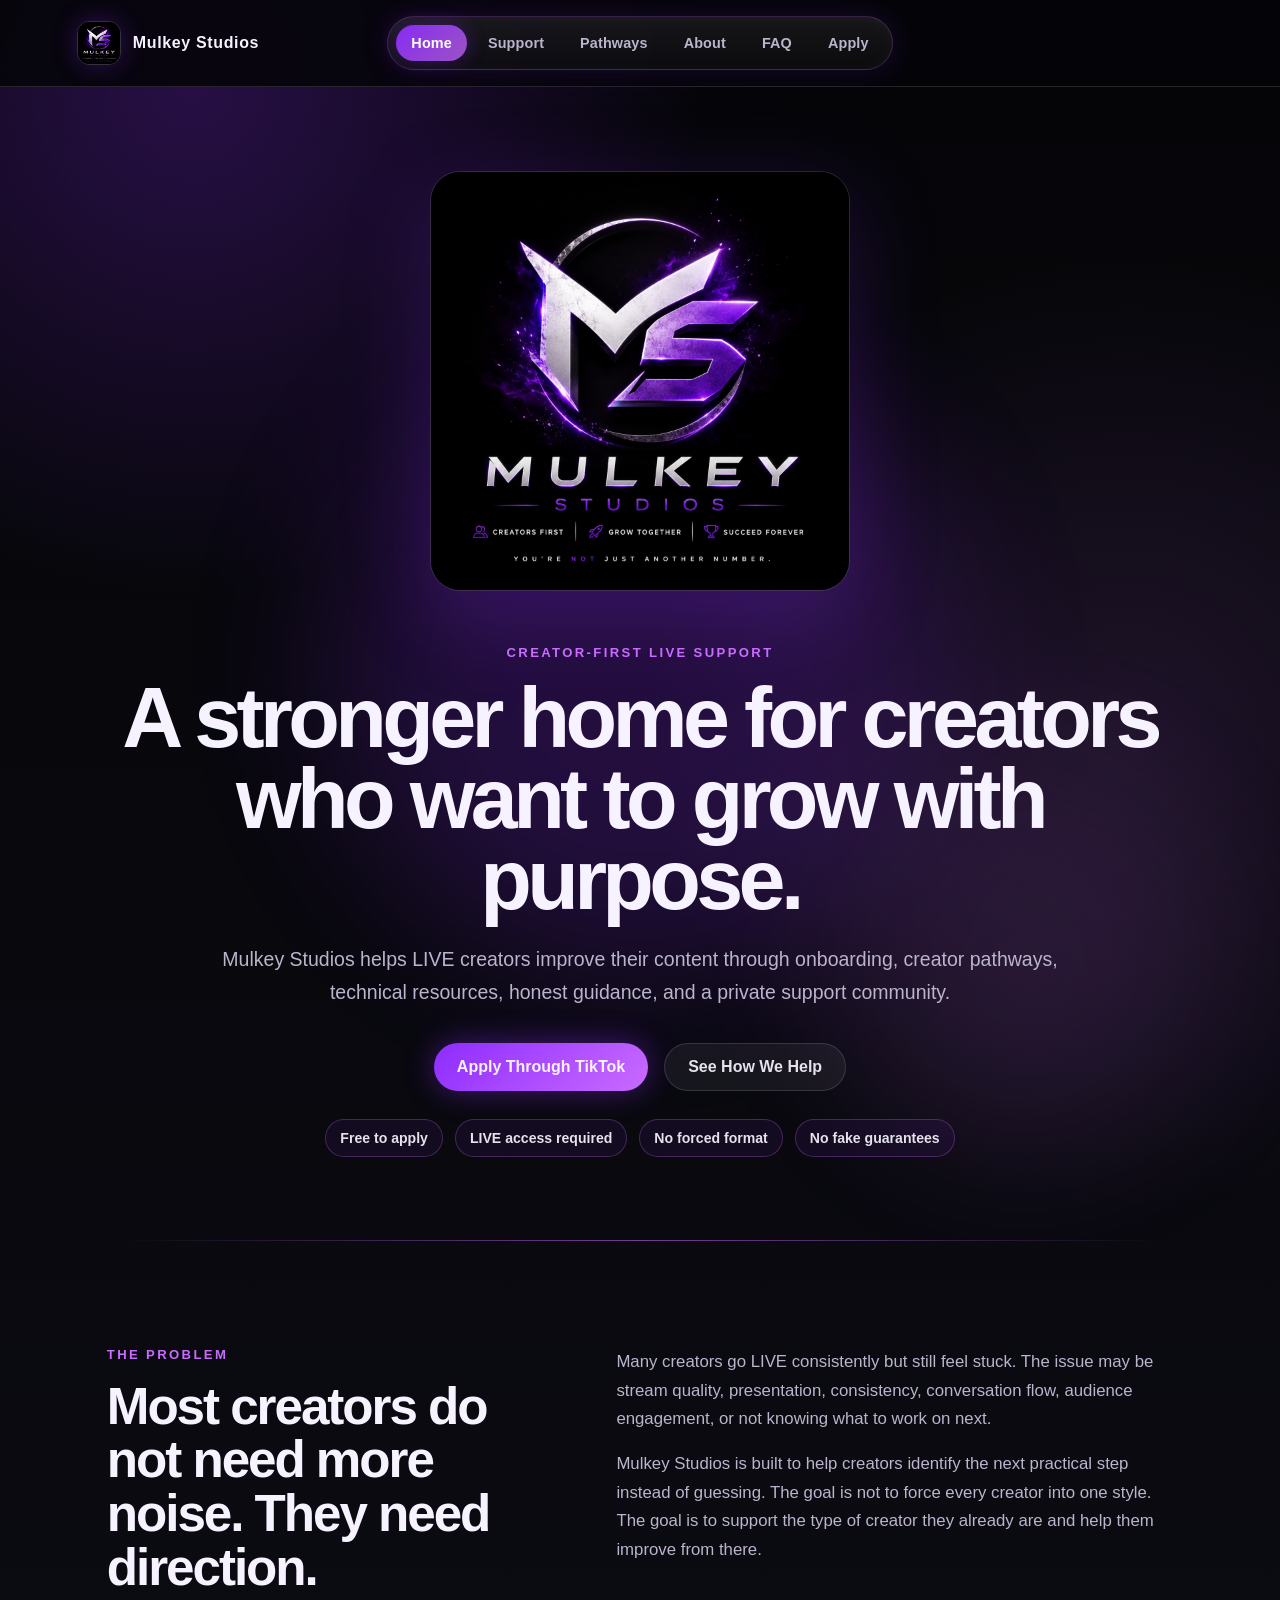
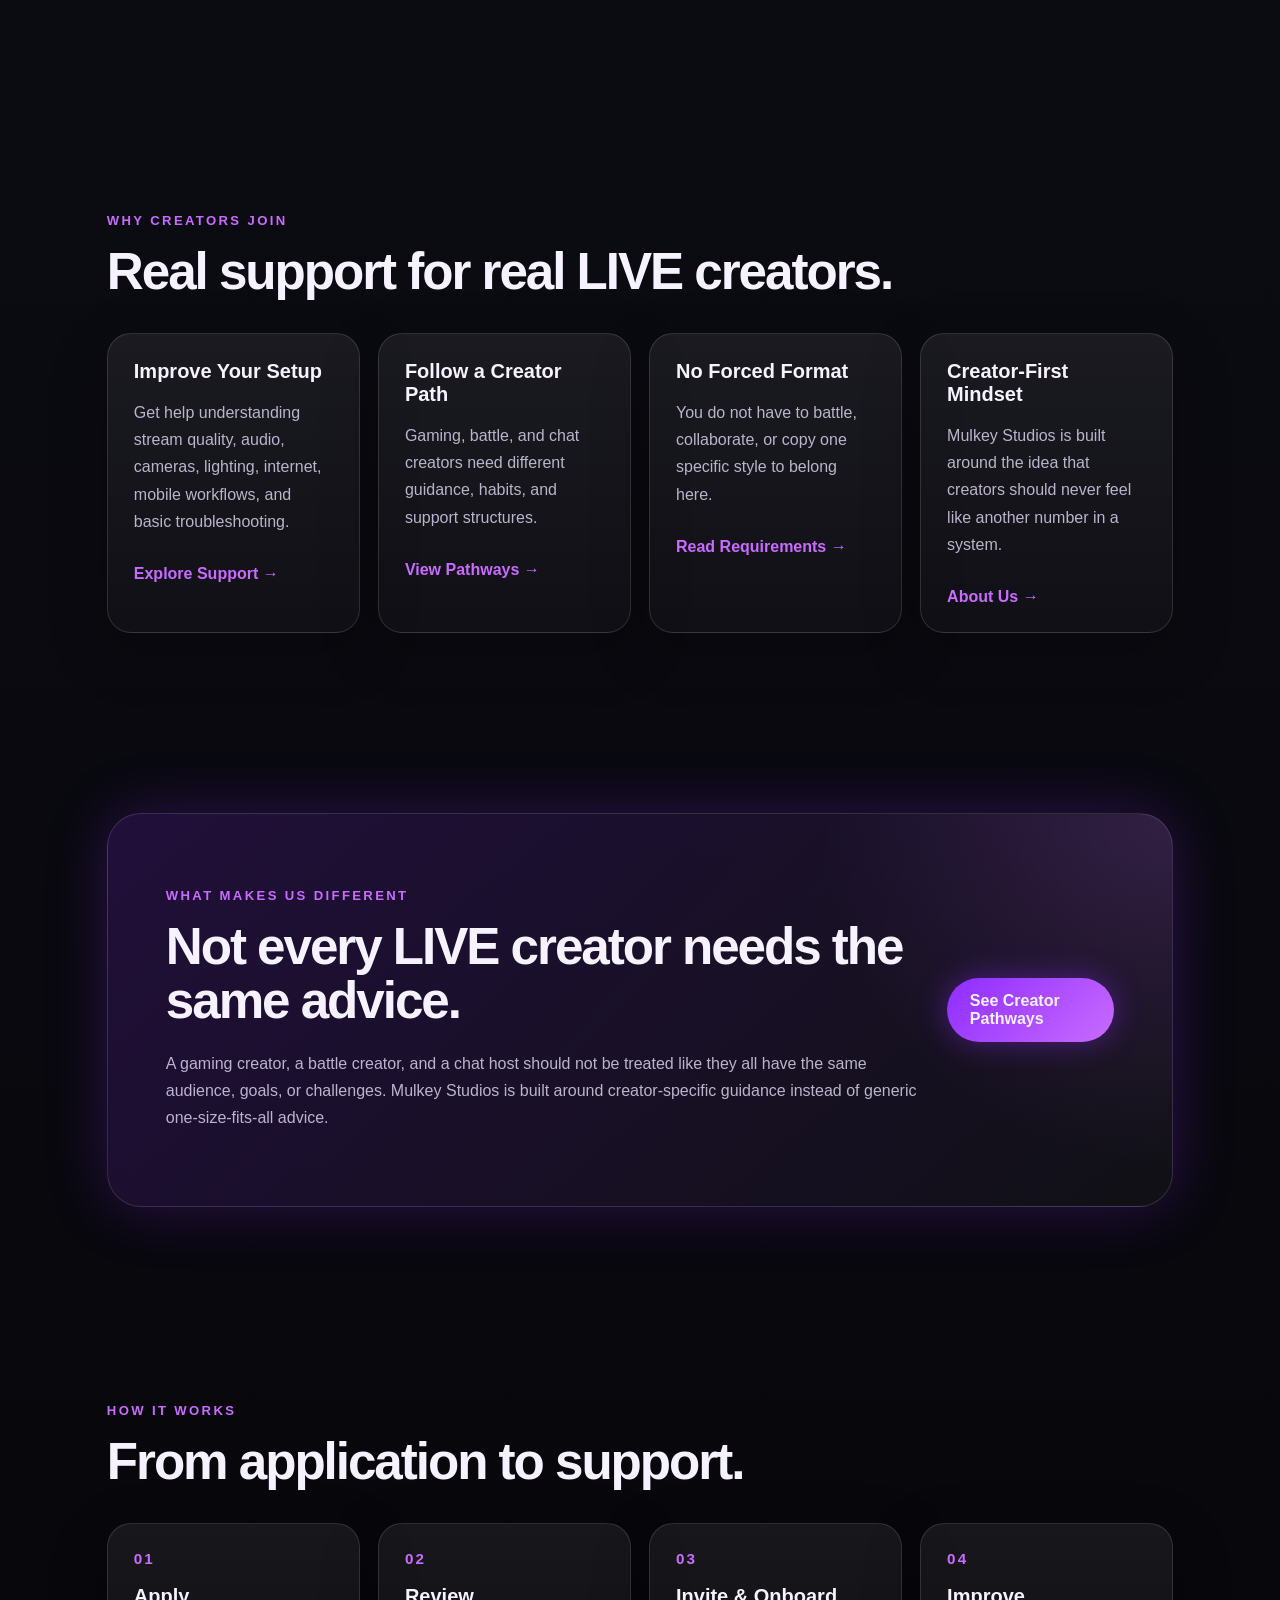
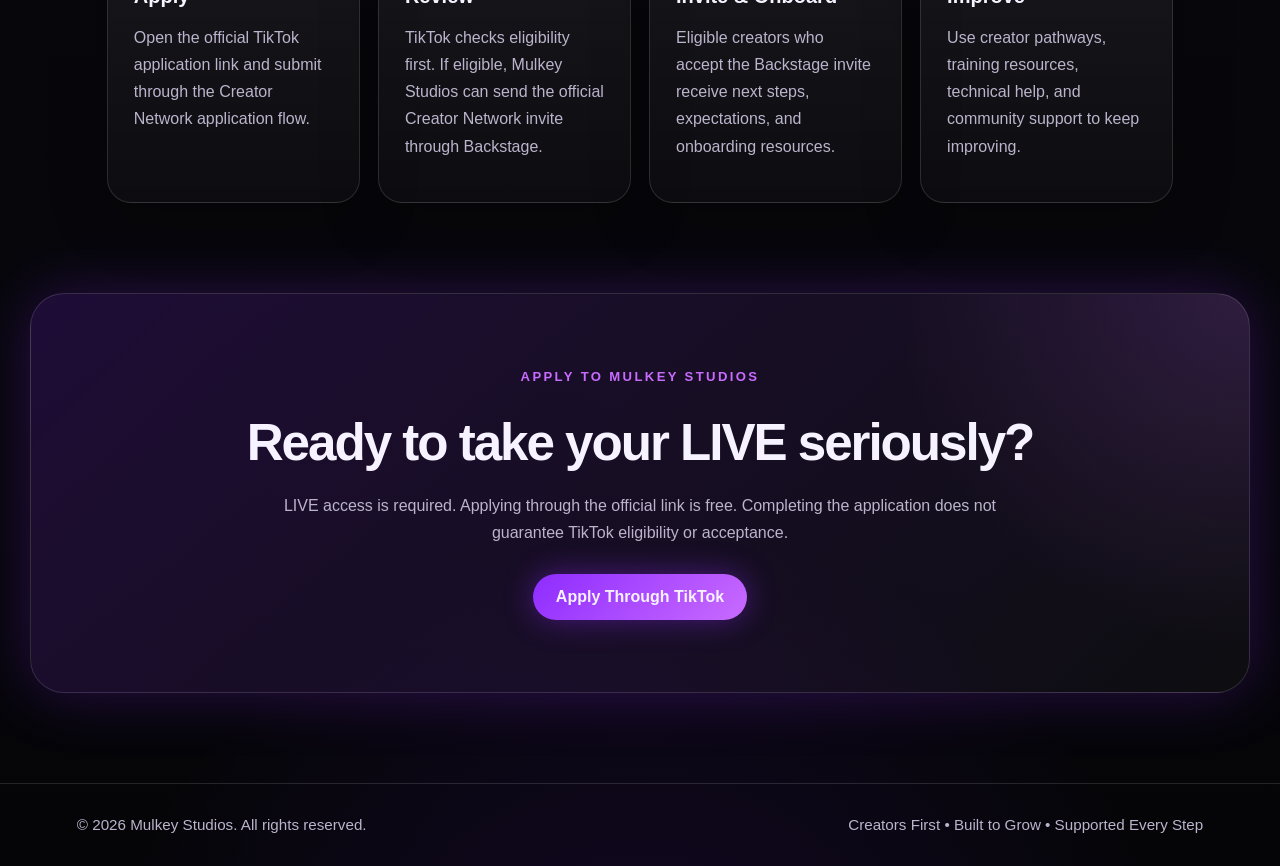
==== commit a0359d0a: "Add files via upload" ====
--- a/index.html
+++ b/index.html
@@ -46,7 +46,7 @@
         </p>
 
         <div class="hero-actions">
-          <a class="btn btn-primary" href="apply.html">Apply Now</a>
+          <a class="btn btn-primary" href="apply.html">Apply Through TikTok</a>
           <a class="btn btn-secondary" href="support.html">See How We Help</a>
         </div>
 
@@ -127,9 +127,9 @@
       <p class="section-label">How It Works</p>
       <h2>From application to support.</h2>
       <div class="steps">
-        <div class="step"><strong>01</strong><h3>Apply</h3><p>Submit the creator application and tell us about your LIVE content, goals, and current challenges.</p></div>
-        <div class="step"><strong>02</strong><h3>Review</h3><p>Applications are reviewed individually. This is not an instant public community invite.</p></div>
-        <div class="step"><strong>03</strong><h3>Onboard</h3><p>Accepted creators receive next steps, expectations, and access to onboarding resources.</p></div>
+        <div class="step"><strong>01</strong><h3>Apply</h3><p>Open the official TikTok application link and submit through the Creator Network application flow.</p></div>
+        <div class="step"><strong>02</strong><h3>Review</h3><p>TikTok checks eligibility first. If eligible, Mulkey Studios can send the official Creator Network invite through Backstage.</p></div>
+        <div class="step"><strong>03</strong><h3>Invite & Onboard</h3><p>Eligible creators who accept the Backstage invite receive next steps, expectations, and onboarding resources.</p></div>
         <div class="step"><strong>04</strong><h3>Improve</h3><p>Use creator pathways, training resources, technical help, and community support to keep improving.</p></div>
       </div>
     </section>
@@ -138,9 +138,9 @@
       <p class="section-label">Apply to Mulkey Studios</p>
       <h2>Ready to take your LIVE seriously?</h2>
       <p>
-        LIVE access is required. Applying is free. Completing the application does not guarantee acceptance.
+        LIVE access is required. Applying through the official link is free. Completing the application does not guarantee TikTok eligibility or acceptance.
       </p>
-      <a class="btn btn-primary" href="apply.html">Apply Now</a>
+      <a class="btn btn-primary" href="apply.html">Apply Through TikTok</a>
     </section>
   </main>
 
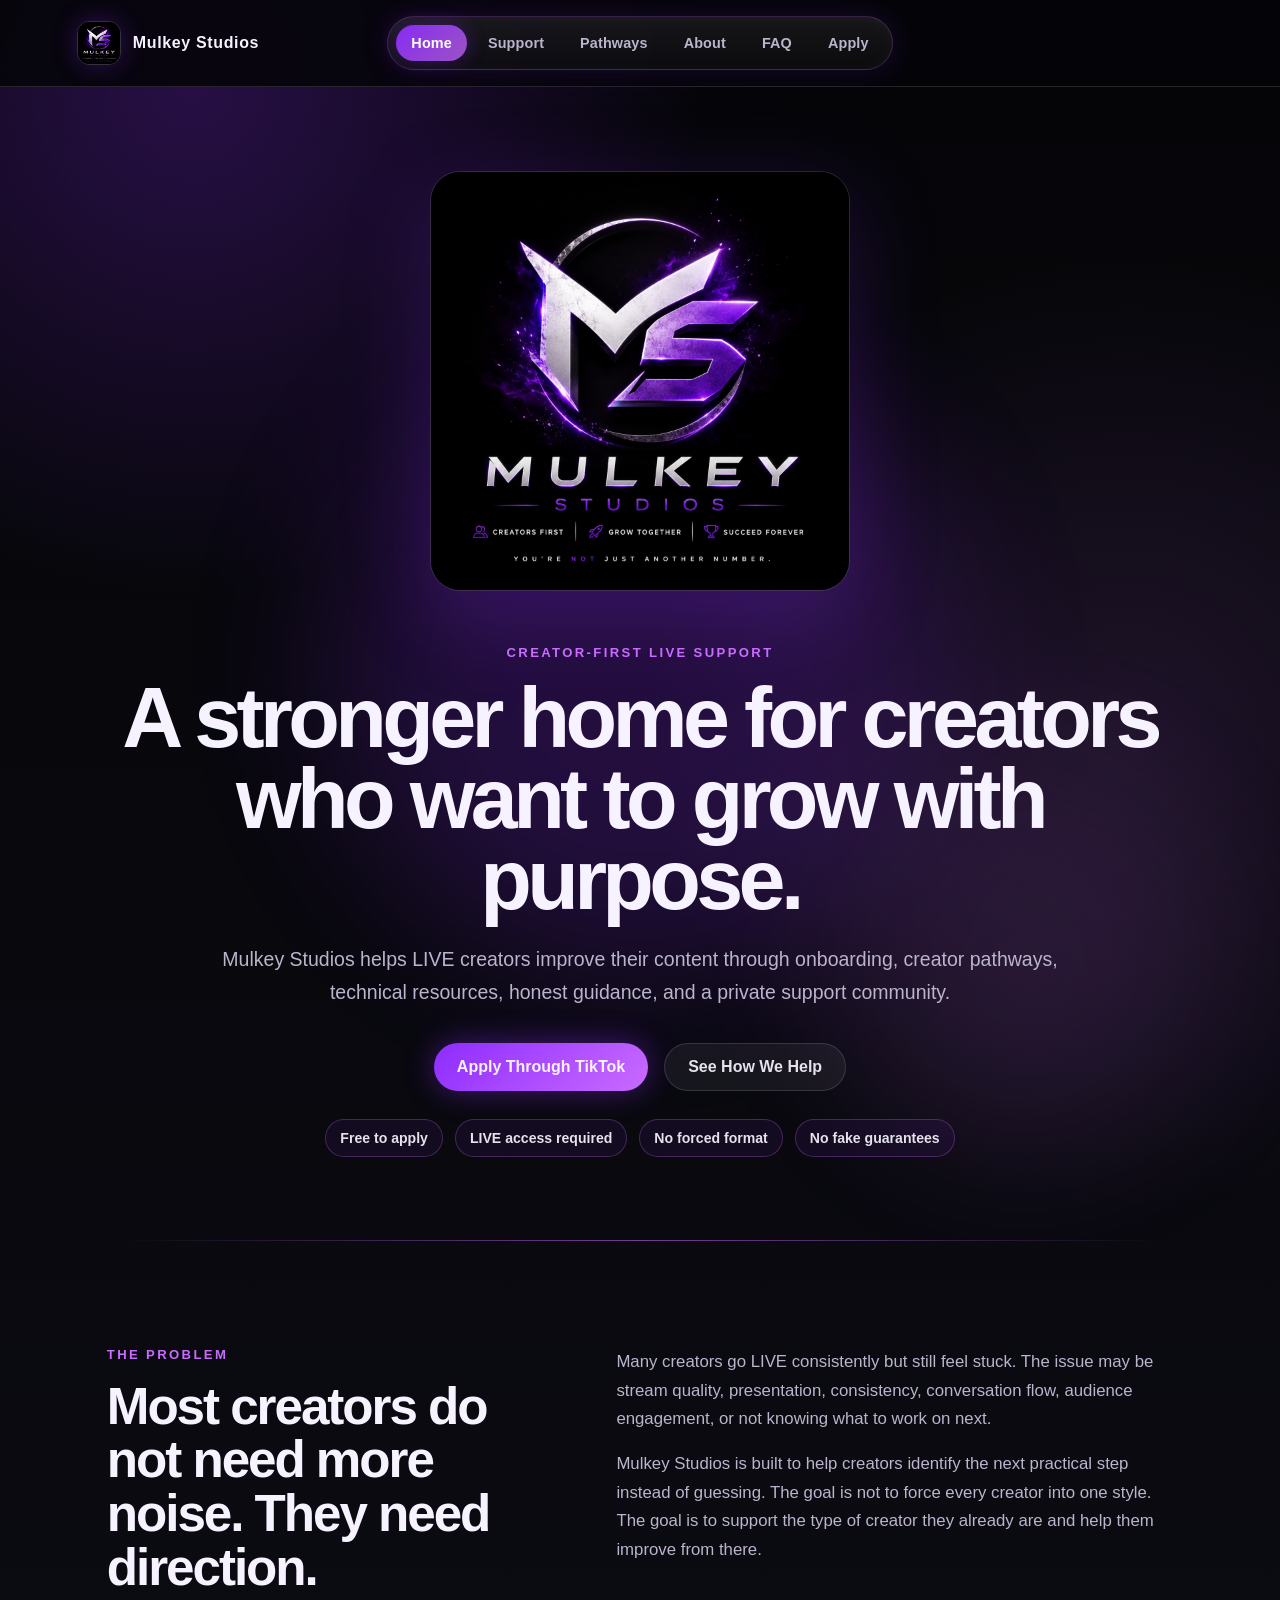
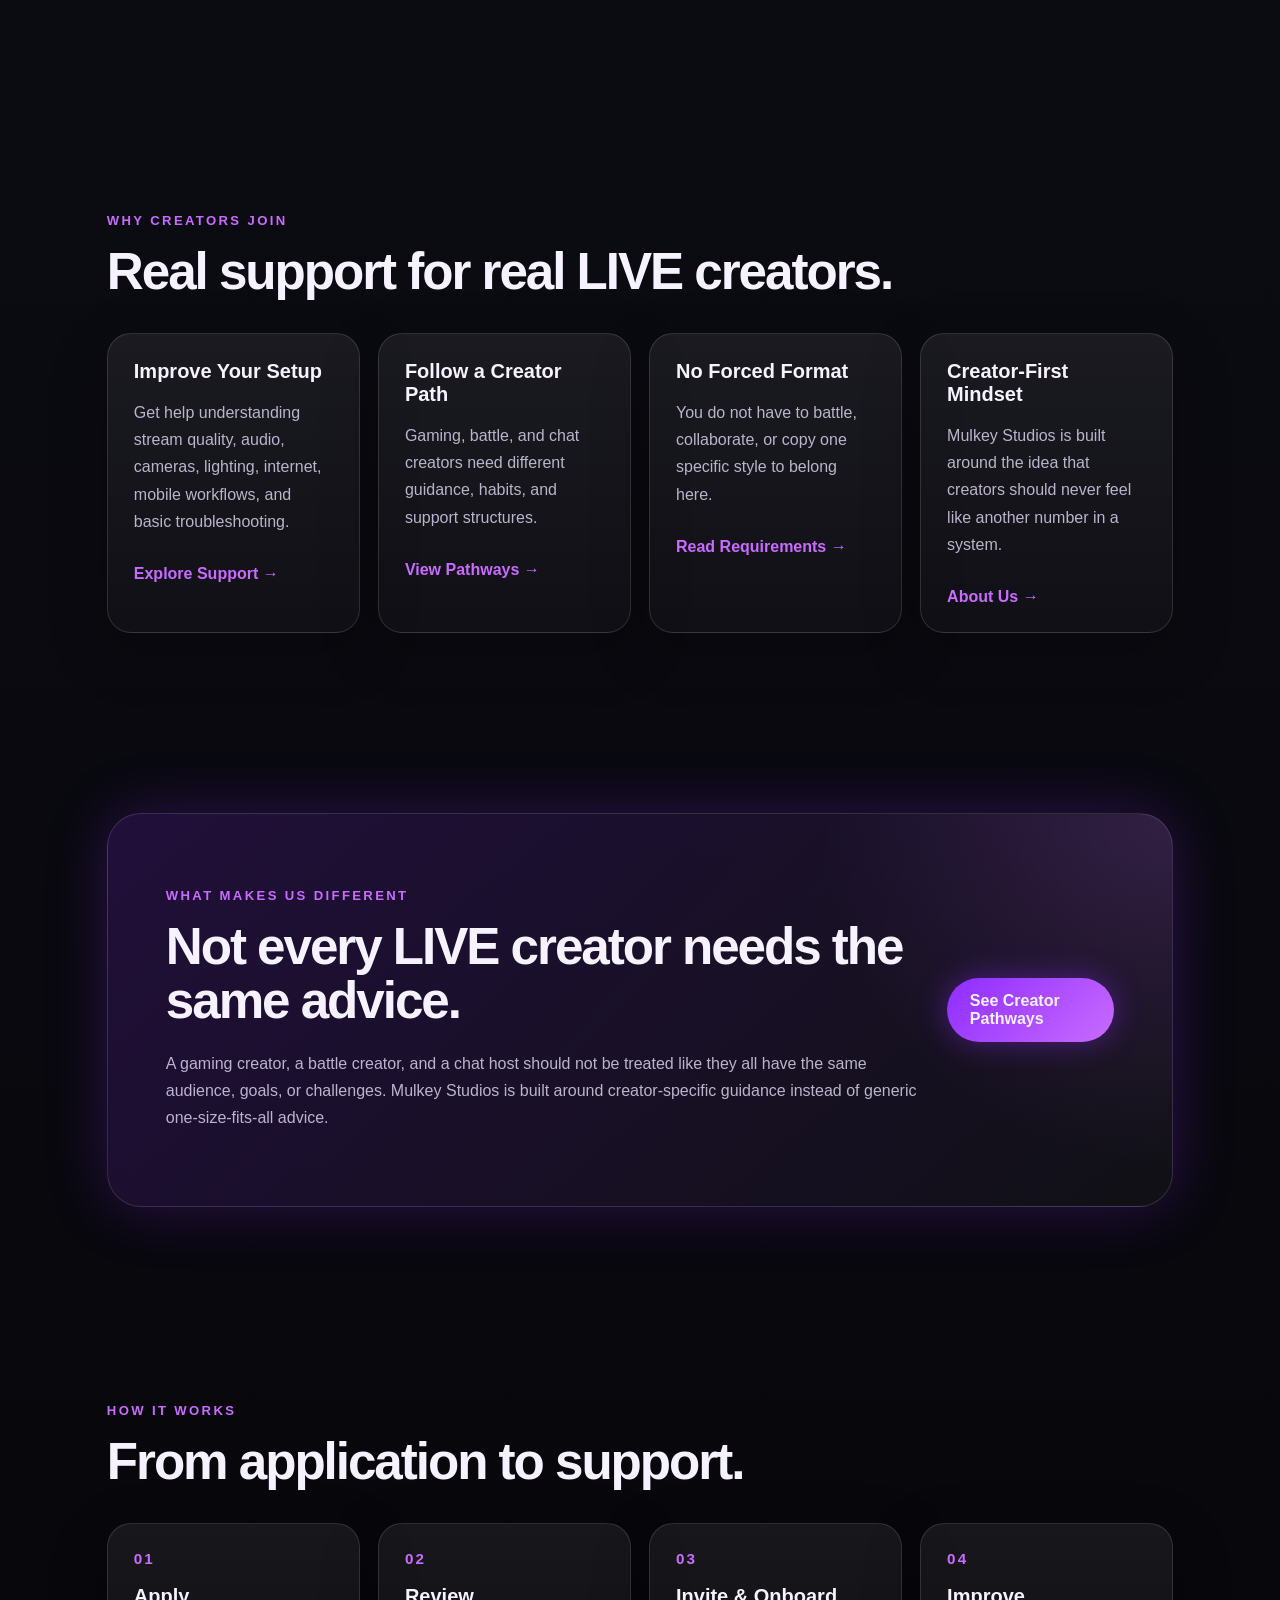
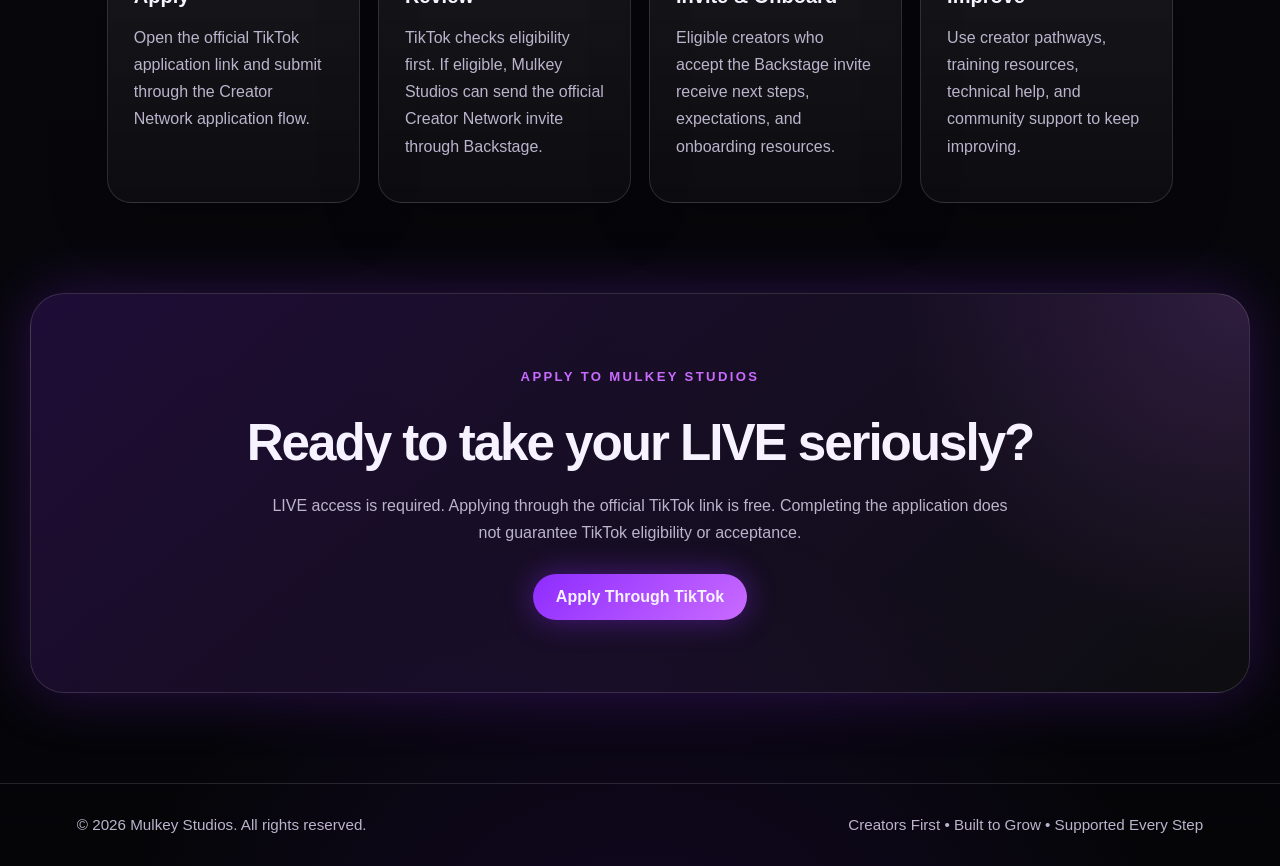
==== commit f2e61675: "Add files via upload" ====
--- a/index.html
+++ b/index.html
@@ -26,7 +26,7 @@
       <a href="pathways.html">Pathways</a>
       <a href="about.html">About</a>
       <a href="faq.html">FAQ</a>
-      <a href="apply.html">Apply</a>
+      <a href="https://www.tiktok.com/t/ZTBUme15k/" target="_blank" rel="noopener">Apply</a>
     </nav>
   </header>
 
@@ -46,7 +46,7 @@
         </p>
 
         <div class="hero-actions">
-          <a class="btn btn-primary" href="apply.html">Apply Through TikTok</a>
+          <a class="btn btn-primary" href="https://www.tiktok.com/t/ZTBUme15k/" target="_blank" rel="noopener">Apply Through TikTok</a>
           <a class="btn btn-secondary" href="support.html">See How We Help</a>
         </div>
 
@@ -138,9 +138,9 @@
       <p class="section-label">Apply to Mulkey Studios</p>
       <h2>Ready to take your LIVE seriously?</h2>
       <p>
-        LIVE access is required. Applying through the official link is free. Completing the application does not guarantee TikTok eligibility or acceptance.
+        LIVE access is required. Applying through the official TikTok link is free. Completing the application does not guarantee TikTok eligibility or acceptance.
       </p>
-      <a class="btn btn-primary" href="apply.html">Apply Through TikTok</a>
+      <a class="btn btn-primary" href="https://www.tiktok.com/t/ZTBUme15k/" target="_blank" rel="noopener">Apply Through TikTok</a>
     </section>
   </main>
 
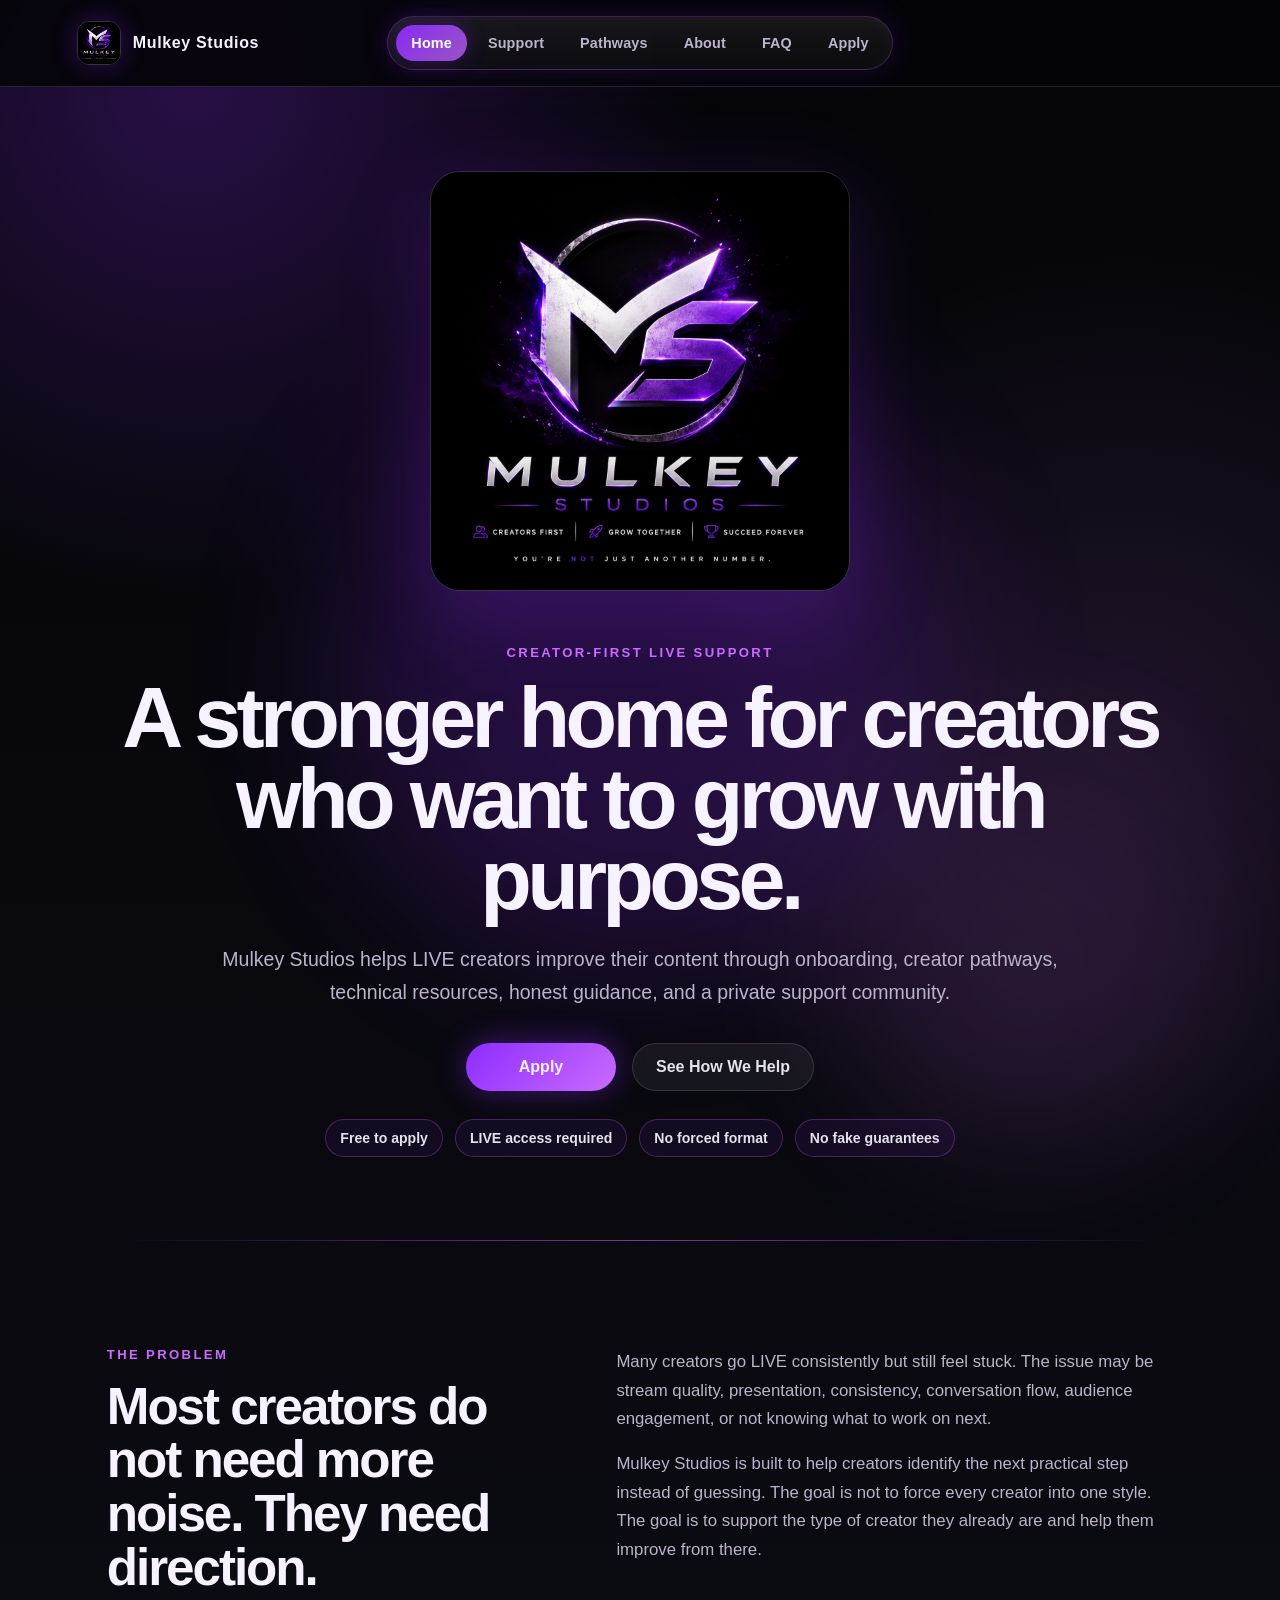
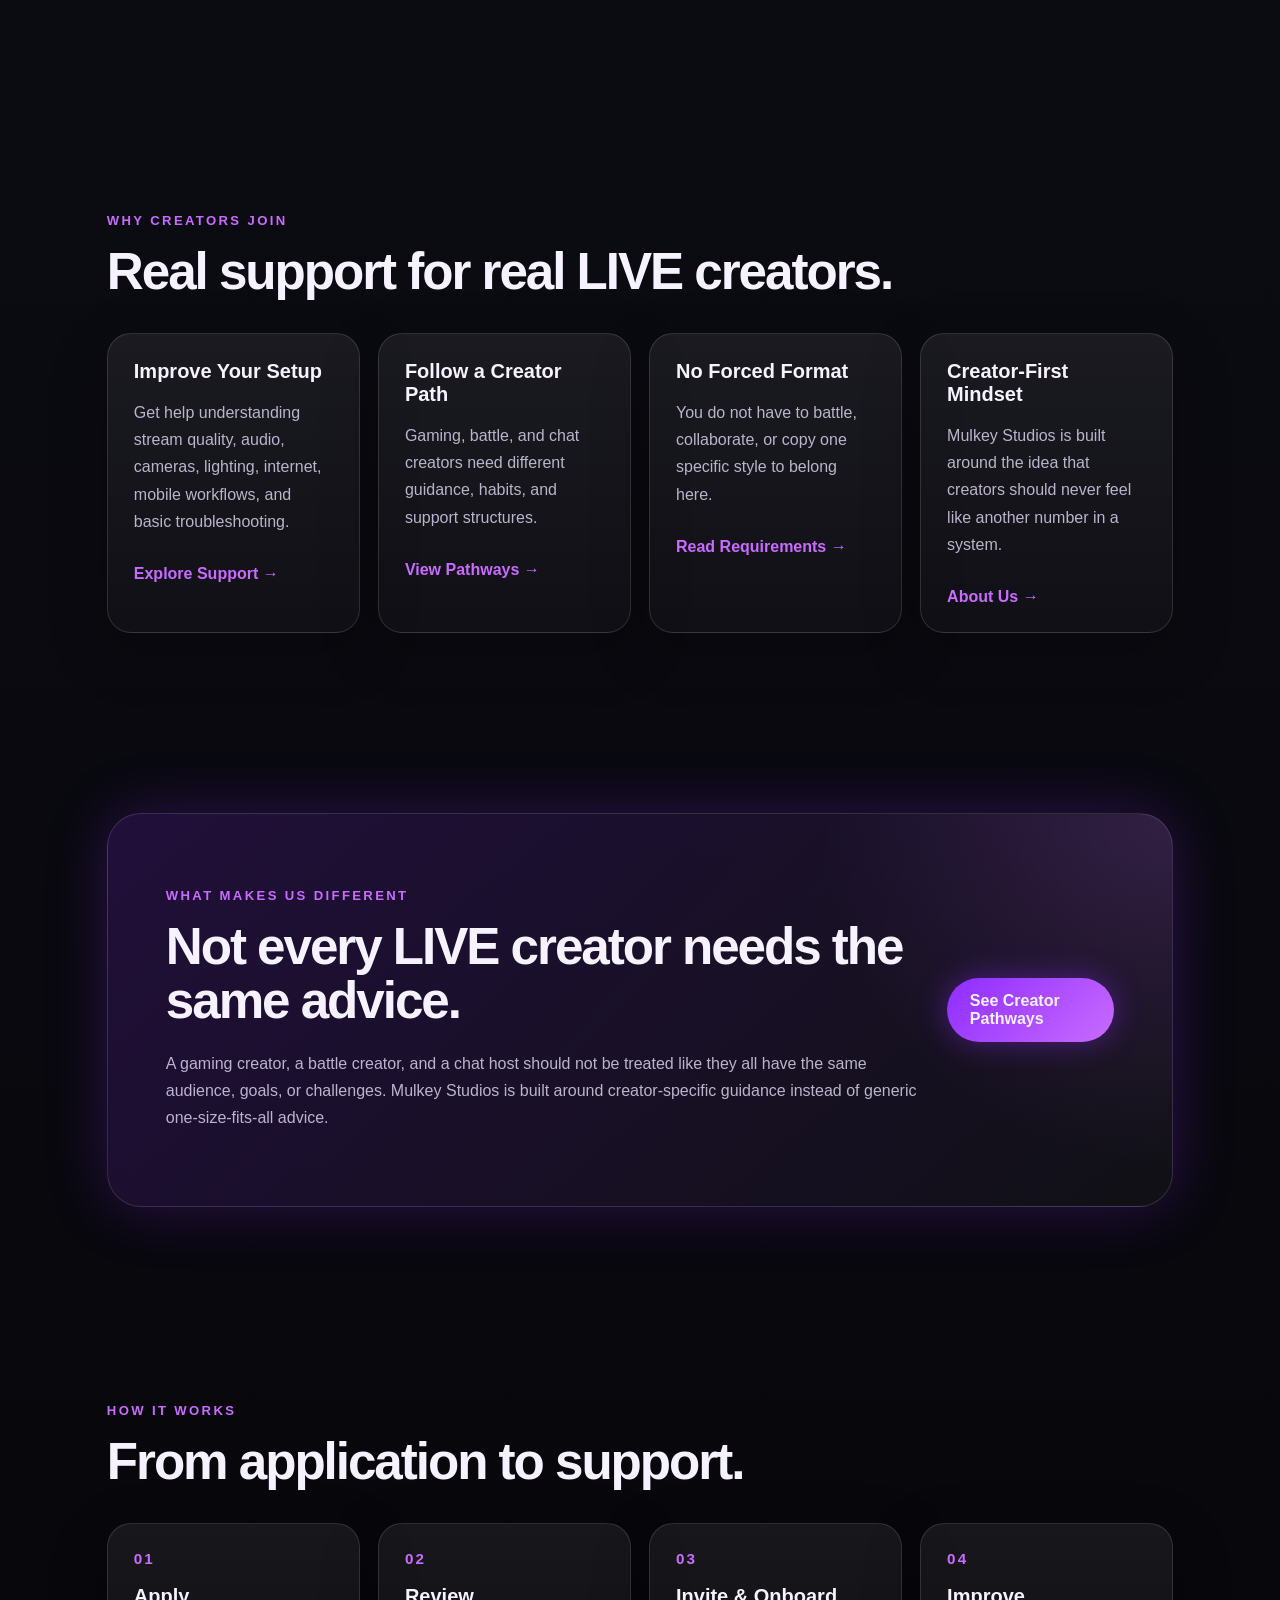
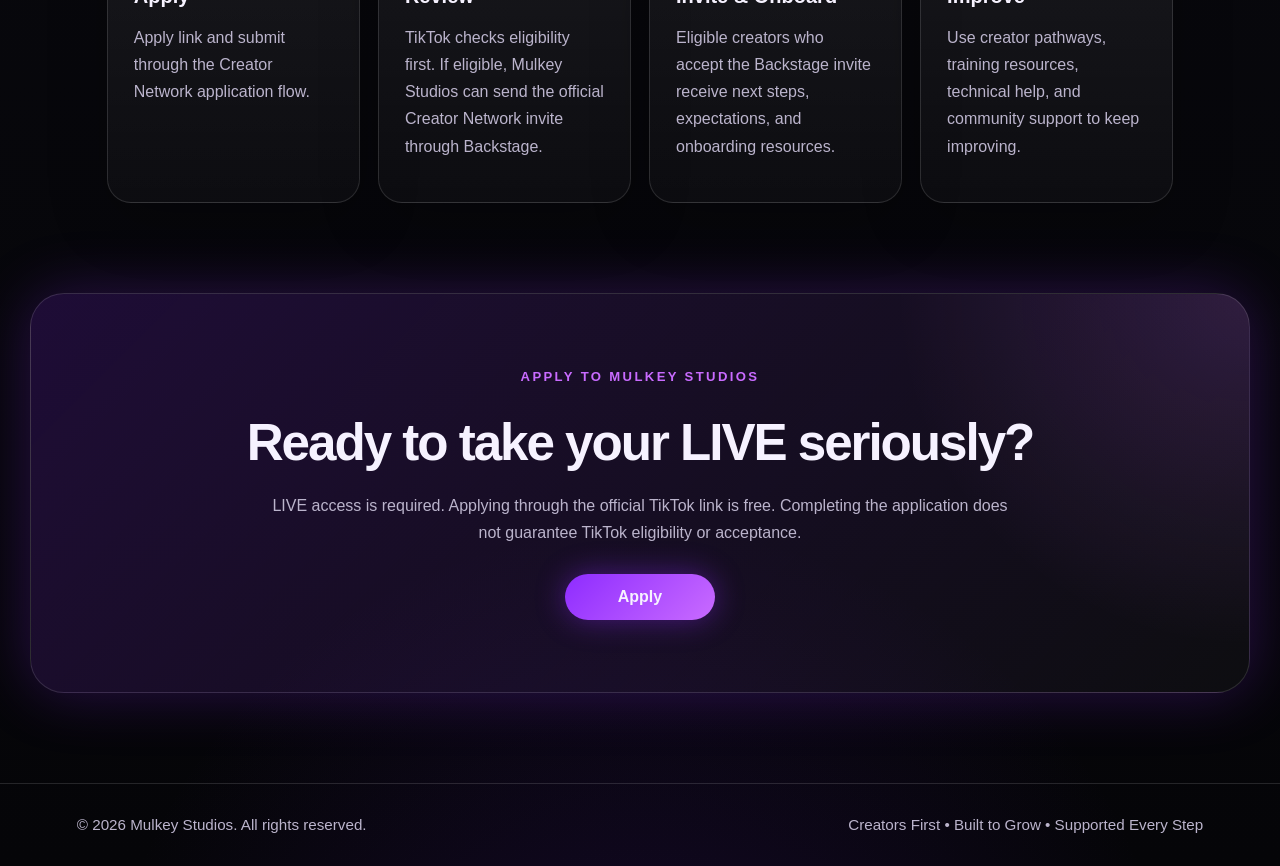
==== commit 5f46b8b9: "Add files via upload" ====
--- a/index.html
+++ b/index.html
@@ -46,7 +46,7 @@
         </p>
 
         <div class="hero-actions">
-          <a class="btn btn-primary" href="https://www.tiktok.com/t/ZTBUme15k/" target="_blank" rel="noopener">Apply Through TikTok</a>
+          <a class="btn btn-primary" href="https://www.tiktok.com/t/ZTBUme15k/" target="_blank" rel="noopener">Apply</a>
           <a class="btn btn-secondary" href="support.html">See How We Help</a>
         </div>
 
@@ -127,7 +127,7 @@
       <p class="section-label">How It Works</p>
       <h2>From application to support.</h2>
       <div class="steps">
-        <div class="step"><strong>01</strong><h3>Apply</h3><p>Open the official TikTok application link and submit through the Creator Network application flow.</p></div>
+        <div class="step"><strong>01</strong><h3>Apply</h3><p>Apply link and submit through the Creator Network application flow.</p></div>
         <div class="step"><strong>02</strong><h3>Review</h3><p>TikTok checks eligibility first. If eligible, Mulkey Studios can send the official Creator Network invite through Backstage.</p></div>
         <div class="step"><strong>03</strong><h3>Invite & Onboard</h3><p>Eligible creators who accept the Backstage invite receive next steps, expectations, and onboarding resources.</p></div>
         <div class="step"><strong>04</strong><h3>Improve</h3><p>Use creator pathways, training resources, technical help, and community support to keep improving.</p></div>
@@ -140,7 +140,7 @@
       <p>
         LIVE access is required. Applying through the official TikTok link is free. Completing the application does not guarantee TikTok eligibility or acceptance.
       </p>
-      <a class="btn btn-primary" href="https://www.tiktok.com/t/ZTBUme15k/" target="_blank" rel="noopener">Apply Through TikTok</a>
+      <a class="btn btn-primary" href="https://www.tiktok.com/t/ZTBUme15k/" target="_blank" rel="noopener">Apply</a>
     </section>
   </main>
 
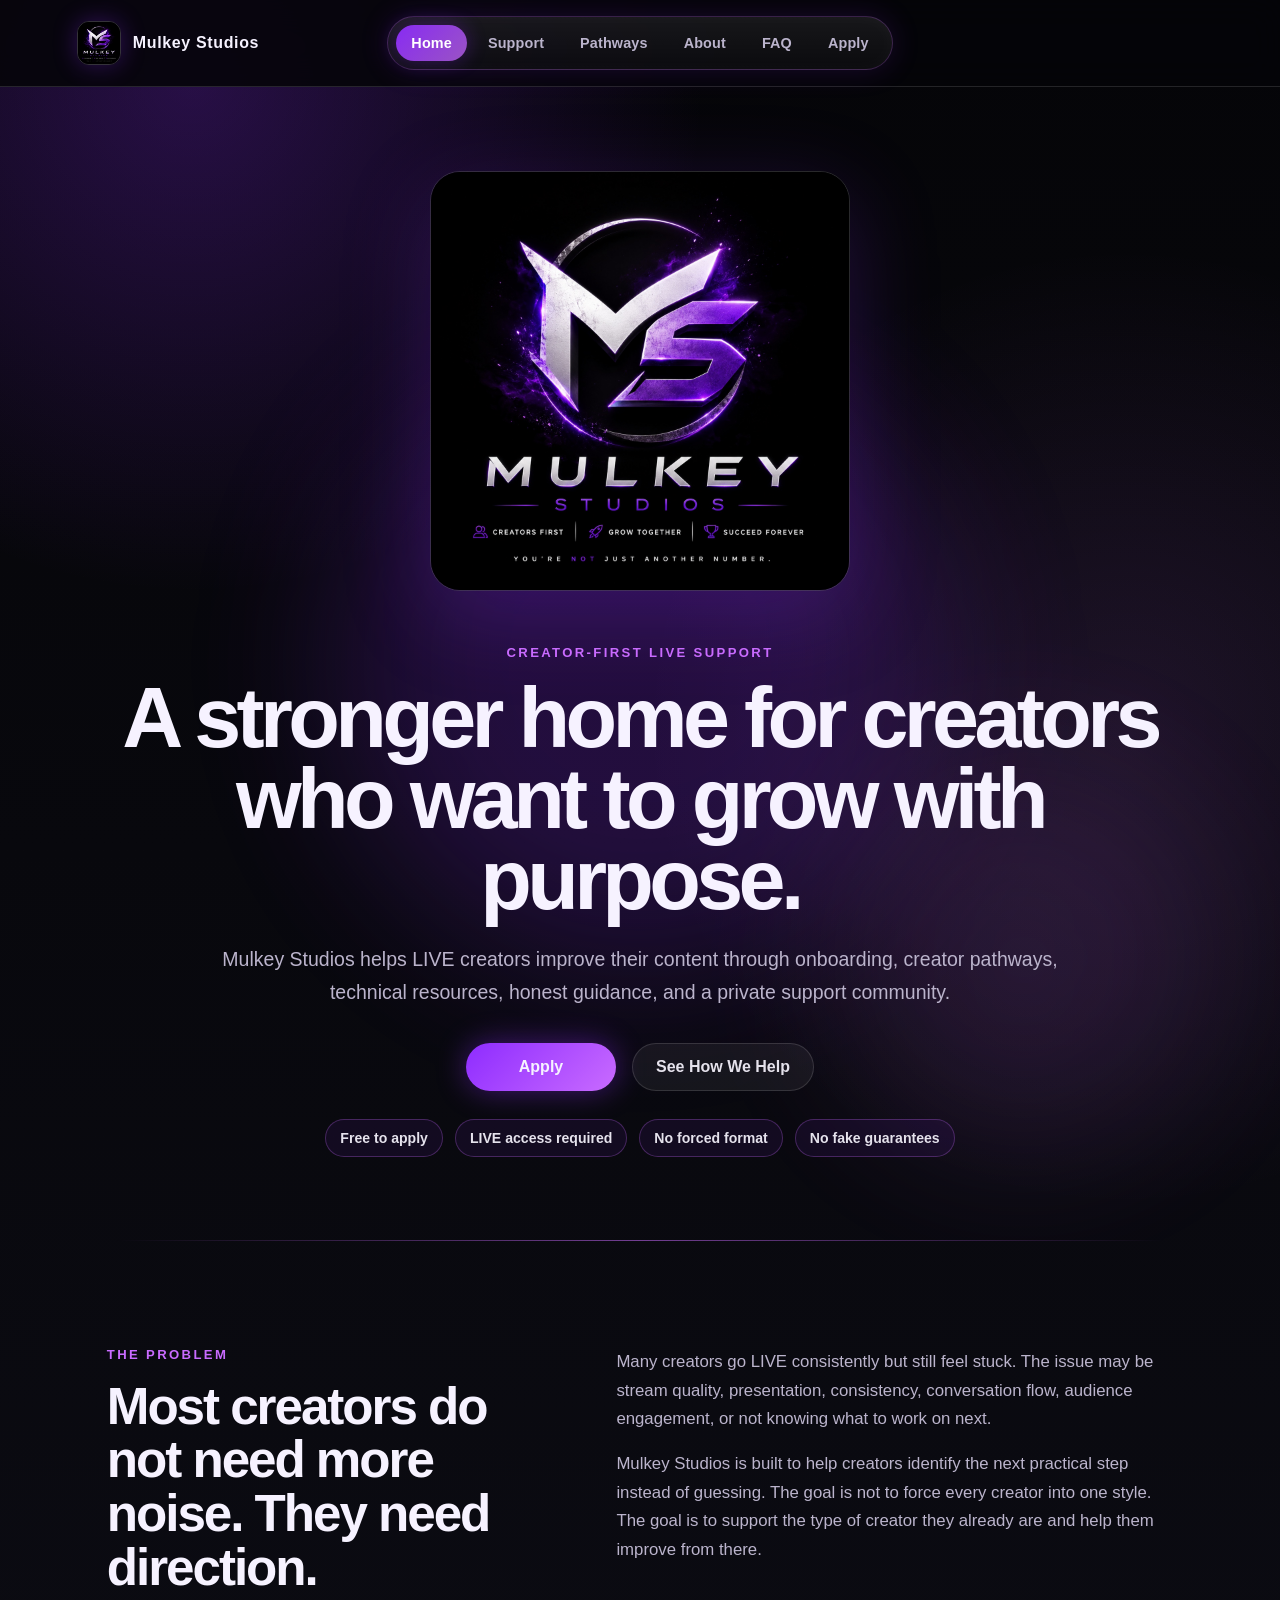
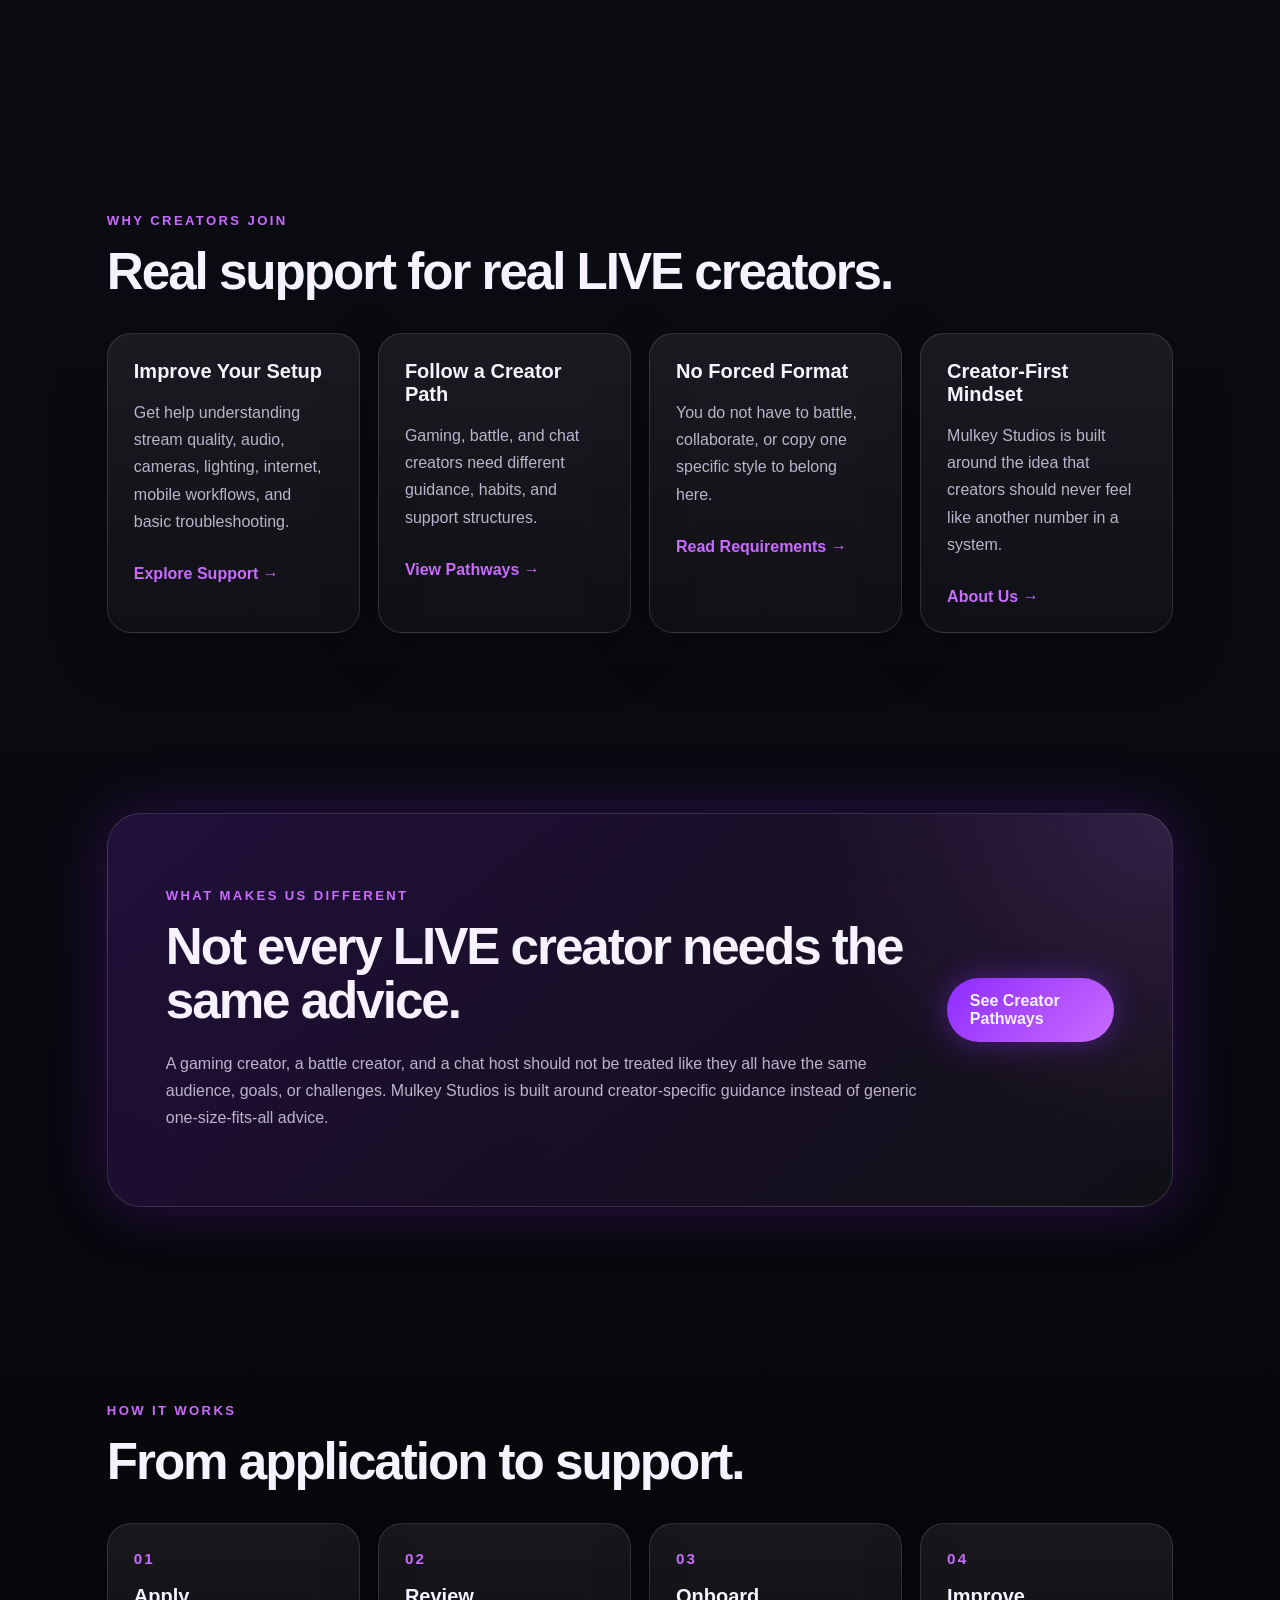
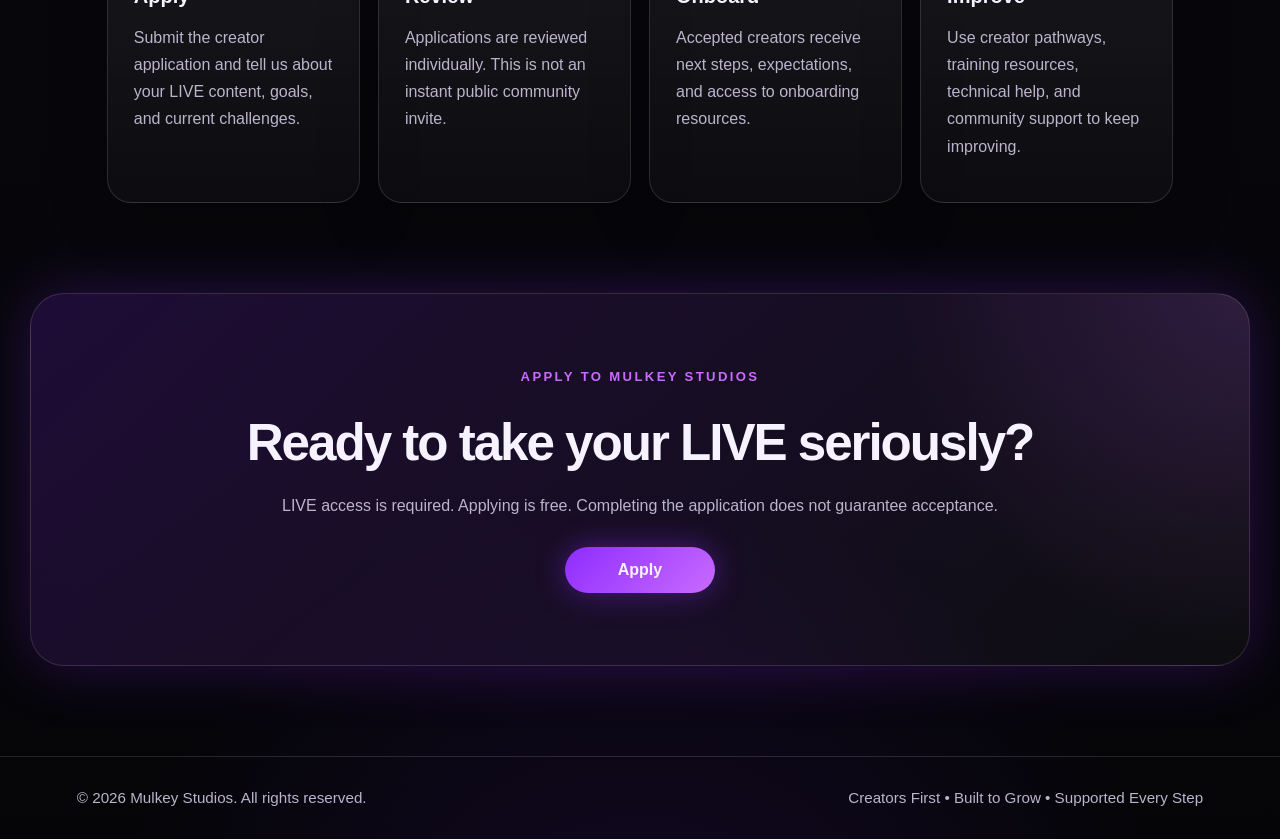
==== commit a58c76b4: "Add files via upload" ====
--- a/index.html
+++ b/index.html
@@ -127,9 +127,9 @@
       <p class="section-label">How It Works</p>
       <h2>From application to support.</h2>
       <div class="steps">
-        <div class="step"><strong>01</strong><h3>Apply</h3><p>Apply link and submit through the Creator Network application flow.</p></div>
-        <div class="step"><strong>02</strong><h3>Review</h3><p>TikTok checks eligibility first. If eligible, Mulkey Studios can send the official Creator Network invite through Backstage.</p></div>
-        <div class="step"><strong>03</strong><h3>Invite & Onboard</h3><p>Eligible creators who accept the Backstage invite receive next steps, expectations, and onboarding resources.</p></div>
+        <div class="step"><strong>01</strong><h3>Apply</h3><p>Submit the creator application and tell us about your LIVE content, goals, and current challenges.</p></div>
+        <div class="step"><strong>02</strong><h3>Review</h3><p>Applications are reviewed individually. This is not an instant public community invite.</p></div>
+        <div class="step"><strong>03</strong><h3>Onboard</h3><p>Accepted creators receive next steps, expectations, and access to onboarding resources.</p></div>
         <div class="step"><strong>04</strong><h3>Improve</h3><p>Use creator pathways, training resources, technical help, and community support to keep improving.</p></div>
       </div>
     </section>
@@ -138,7 +138,7 @@
       <p class="section-label">Apply to Mulkey Studios</p>
       <h2>Ready to take your LIVE seriously?</h2>
       <p>
-        LIVE access is required. Applying through the official TikTok link is free. Completing the application does not guarantee TikTok eligibility or acceptance.
+        LIVE access is required. Applying is free. Completing the application does not guarantee acceptance.
       </p>
       <a class="btn btn-primary" href="https://www.tiktok.com/t/ZTBUme15k/" target="_blank" rel="noopener">Apply</a>
     </section>
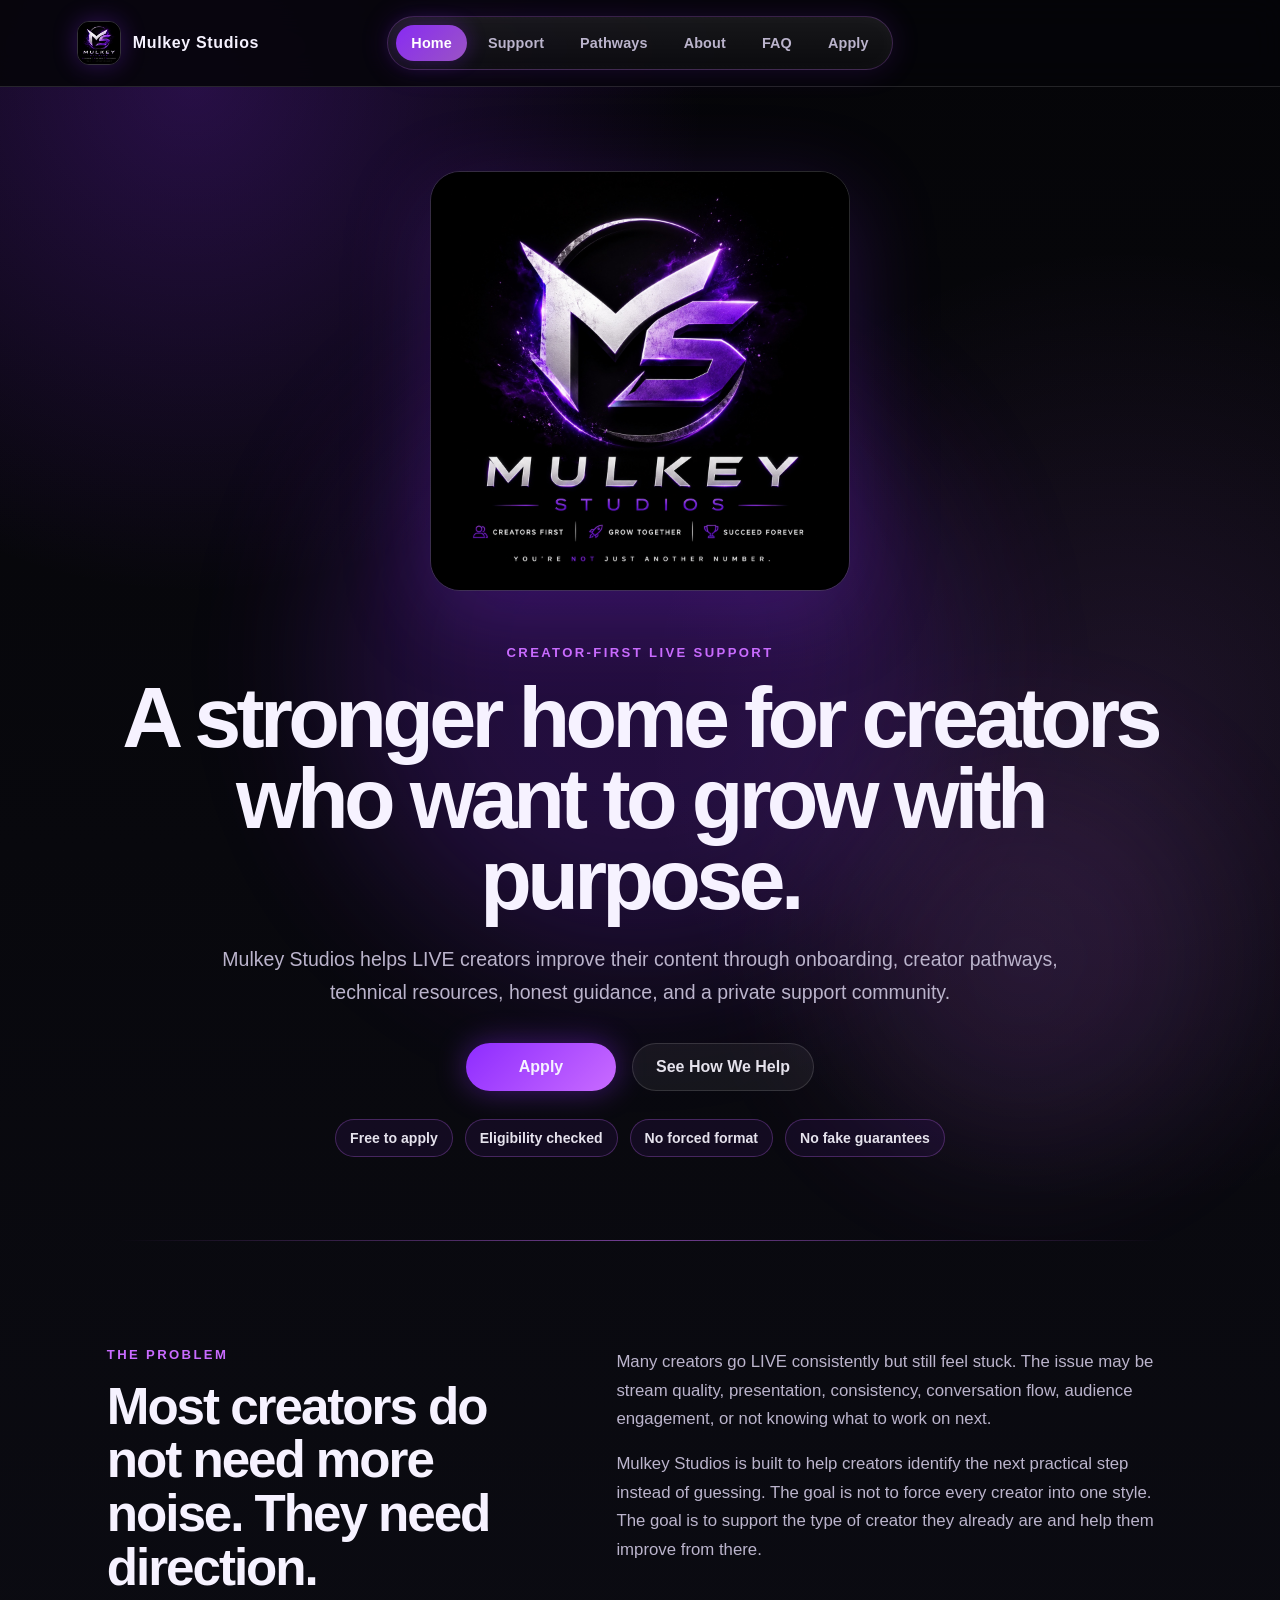
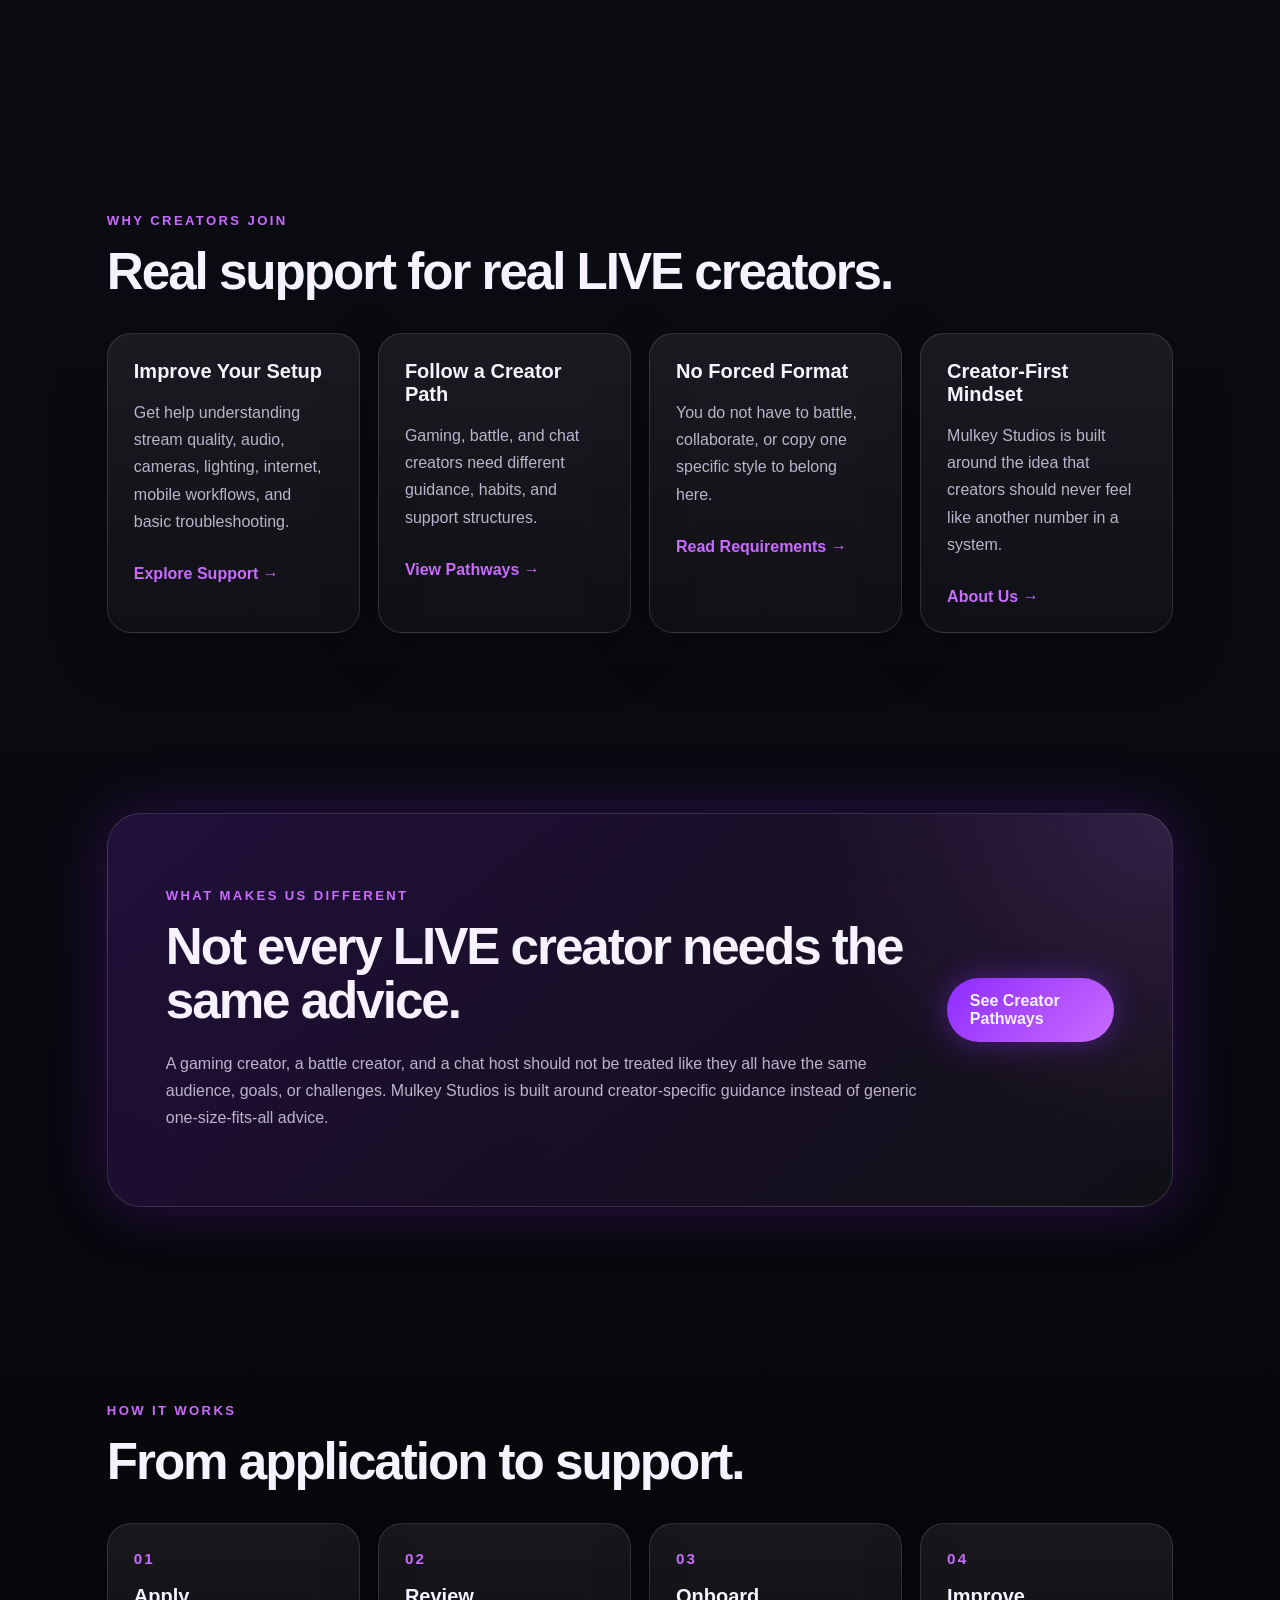
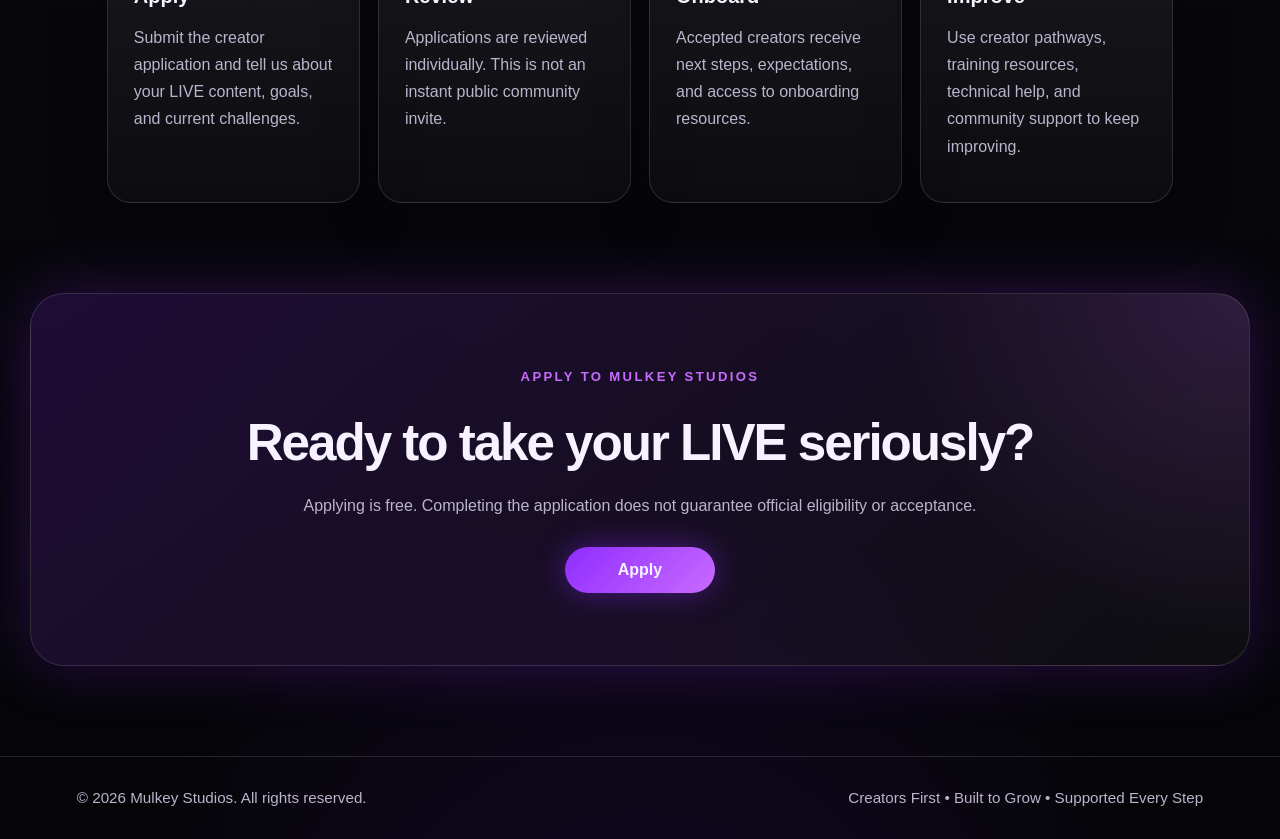
==== commit 41c37bdc: "Add files via upload" ====
--- a/index.html
+++ b/index.html
@@ -52,7 +52,7 @@
 
         <div class="trust-row" aria-label="Mulkey Studios highlights">
           <span>Free to apply</span>
-          <span>LIVE access required</span>
+          <span>Eligibility checked</span>
           <span>No forced format</span>
           <span>No fake guarantees</span>
         </div>
@@ -138,7 +138,7 @@
       <p class="section-label">Apply to Mulkey Studios</p>
       <h2>Ready to take your LIVE seriously?</h2>
       <p>
-        LIVE access is required. Applying is free. Completing the application does not guarantee acceptance.
+        Applying is free. Completing the application does not guarantee official eligibility or acceptance.
       </p>
       <a class="btn btn-primary" href="https://www.tiktok.com/t/ZTBUme15k/" target="_blank" rel="noopener">Apply</a>
     </section>
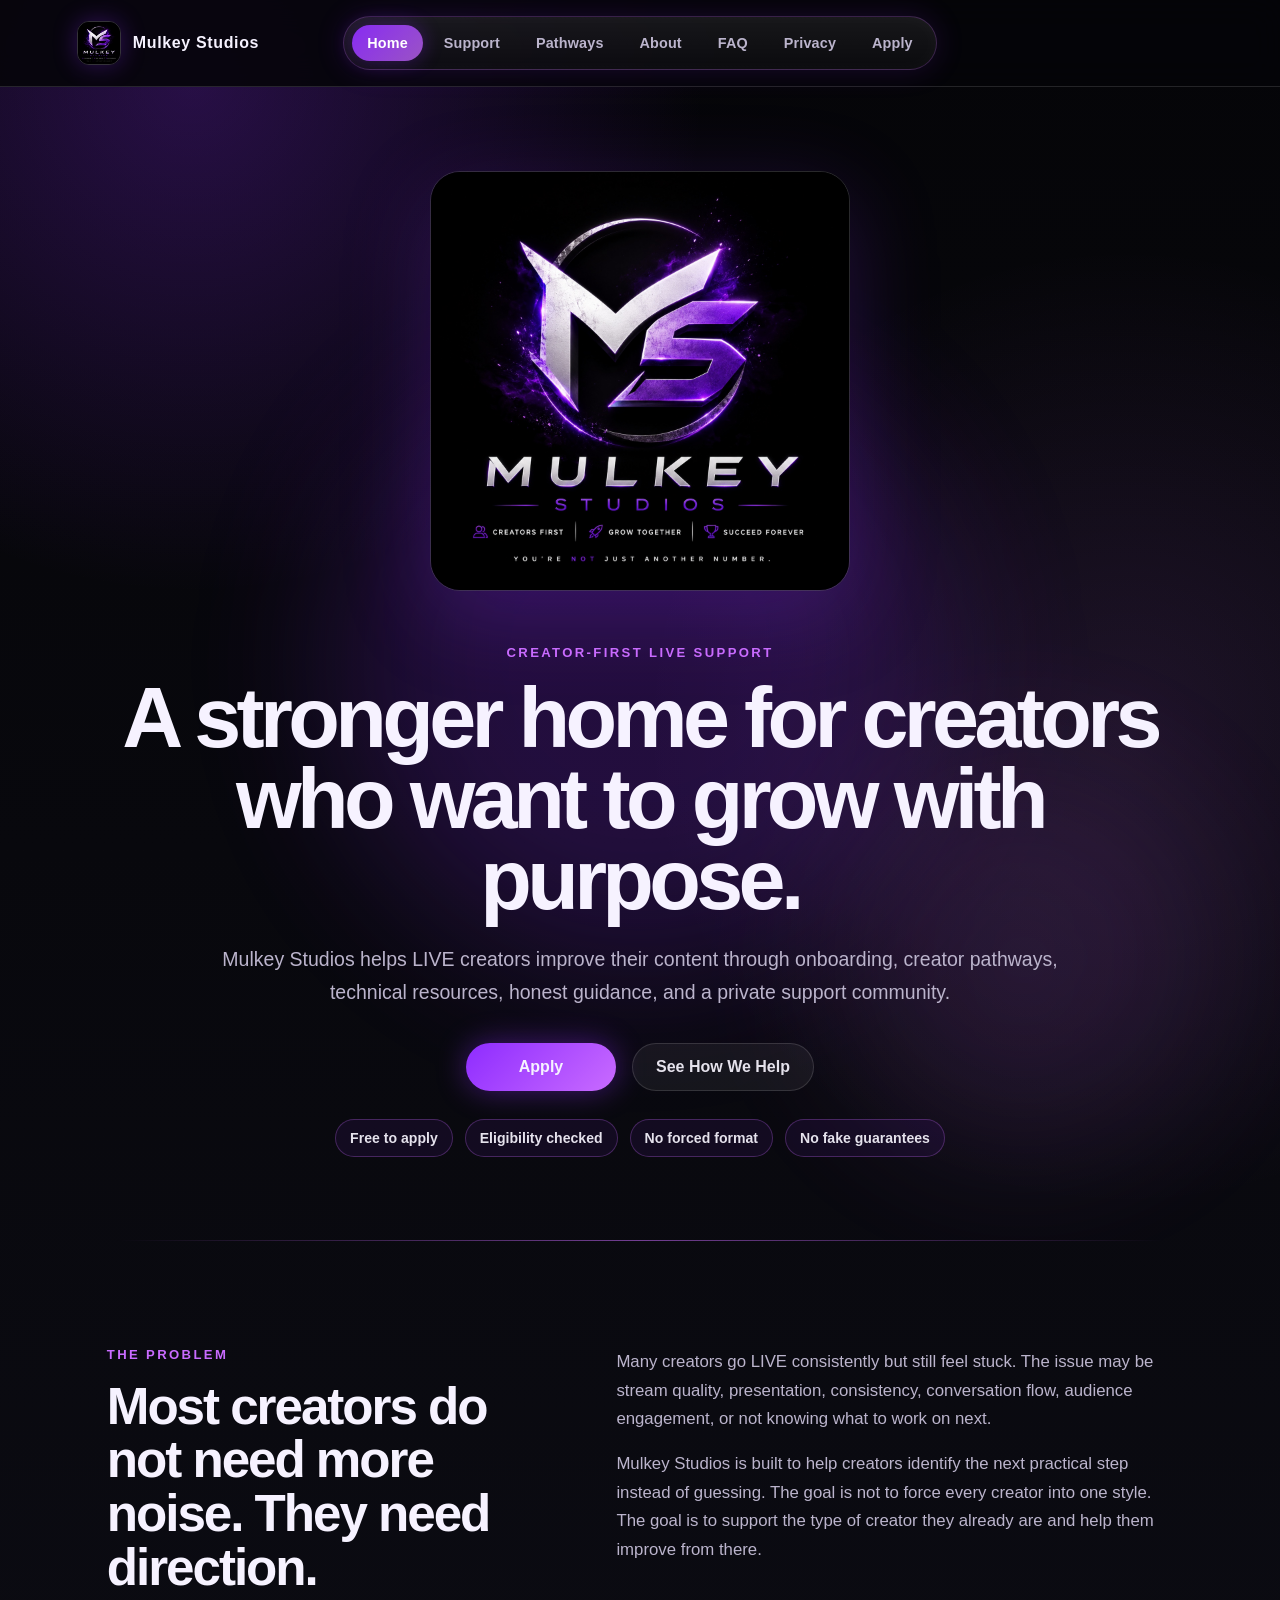
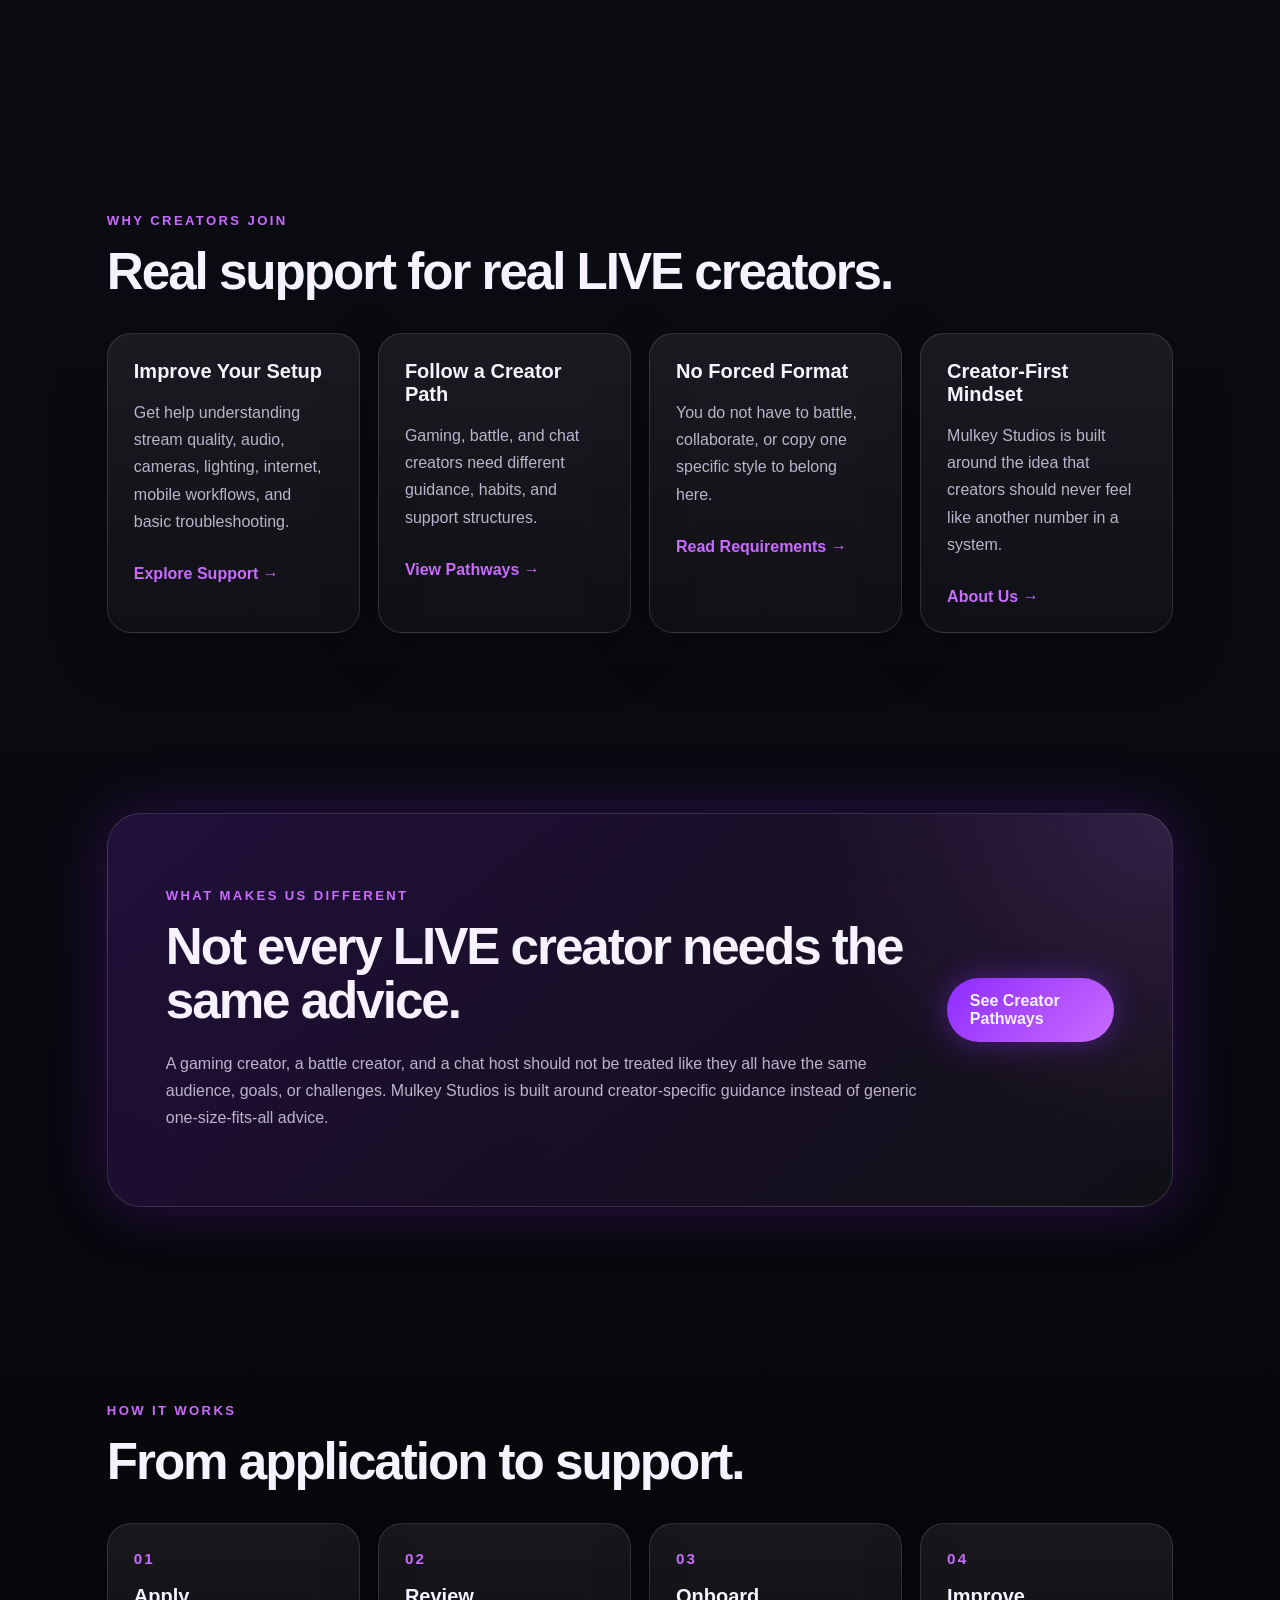
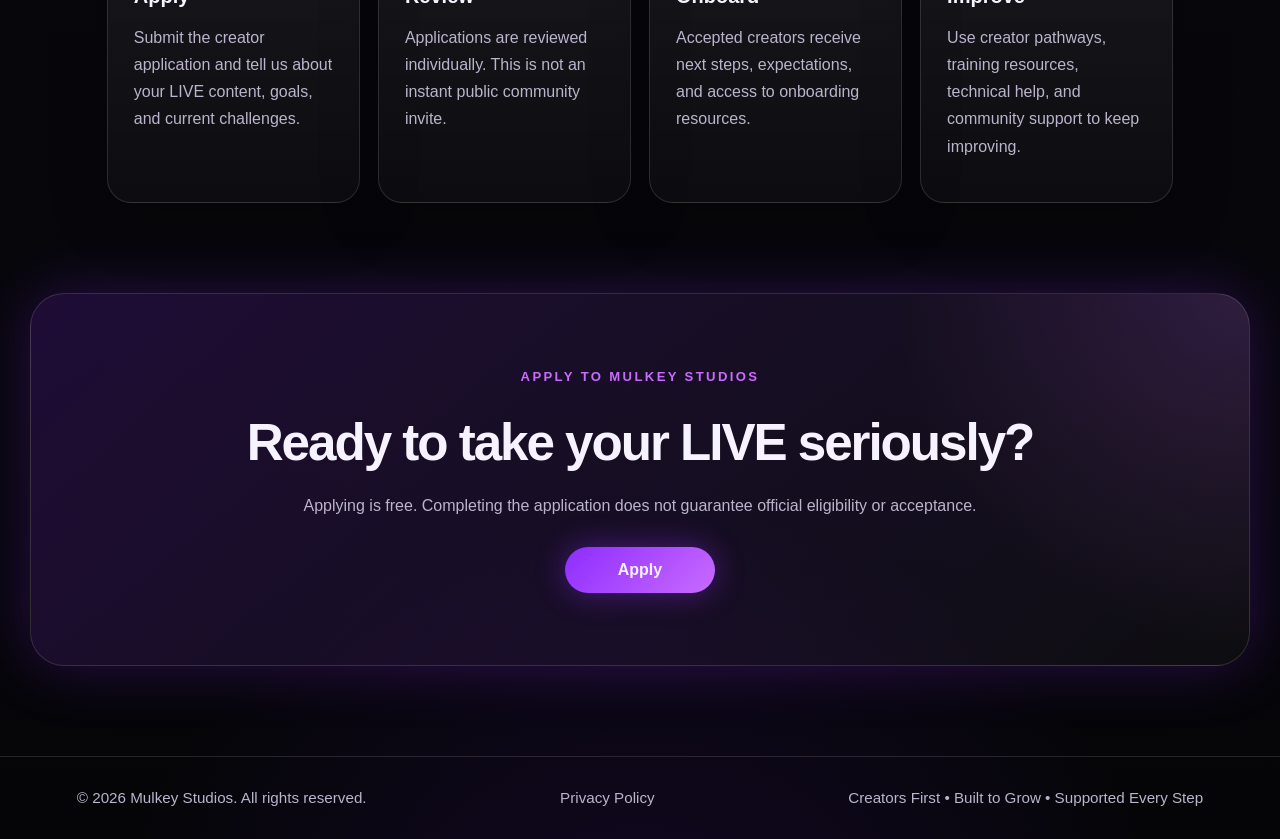
==== commit 9bfc1a27: "Add files via upload" ====
--- a/index.html
+++ b/index.html
@@ -26,6 +26,7 @@
       <a href="pathways.html">Pathways</a>
       <a href="about.html">About</a>
       <a href="faq.html">FAQ</a>
+      <a href="privacy.html">Privacy</a>
       <a href="https://www.tiktok.com/t/ZTBUme15k/" target="_blank" rel="noopener">Apply</a>
     </nav>
   </header>
@@ -146,6 +147,7 @@
 
   <footer class="site-footer">
     <p>© 2026 Mulkey Studios. All rights reserved.</p>
+    <p><a href="privacy.html">Privacy Policy</a></p>
     <p>Creators First • Built to Grow • Supported Every Step</p>
   </footer>
 
